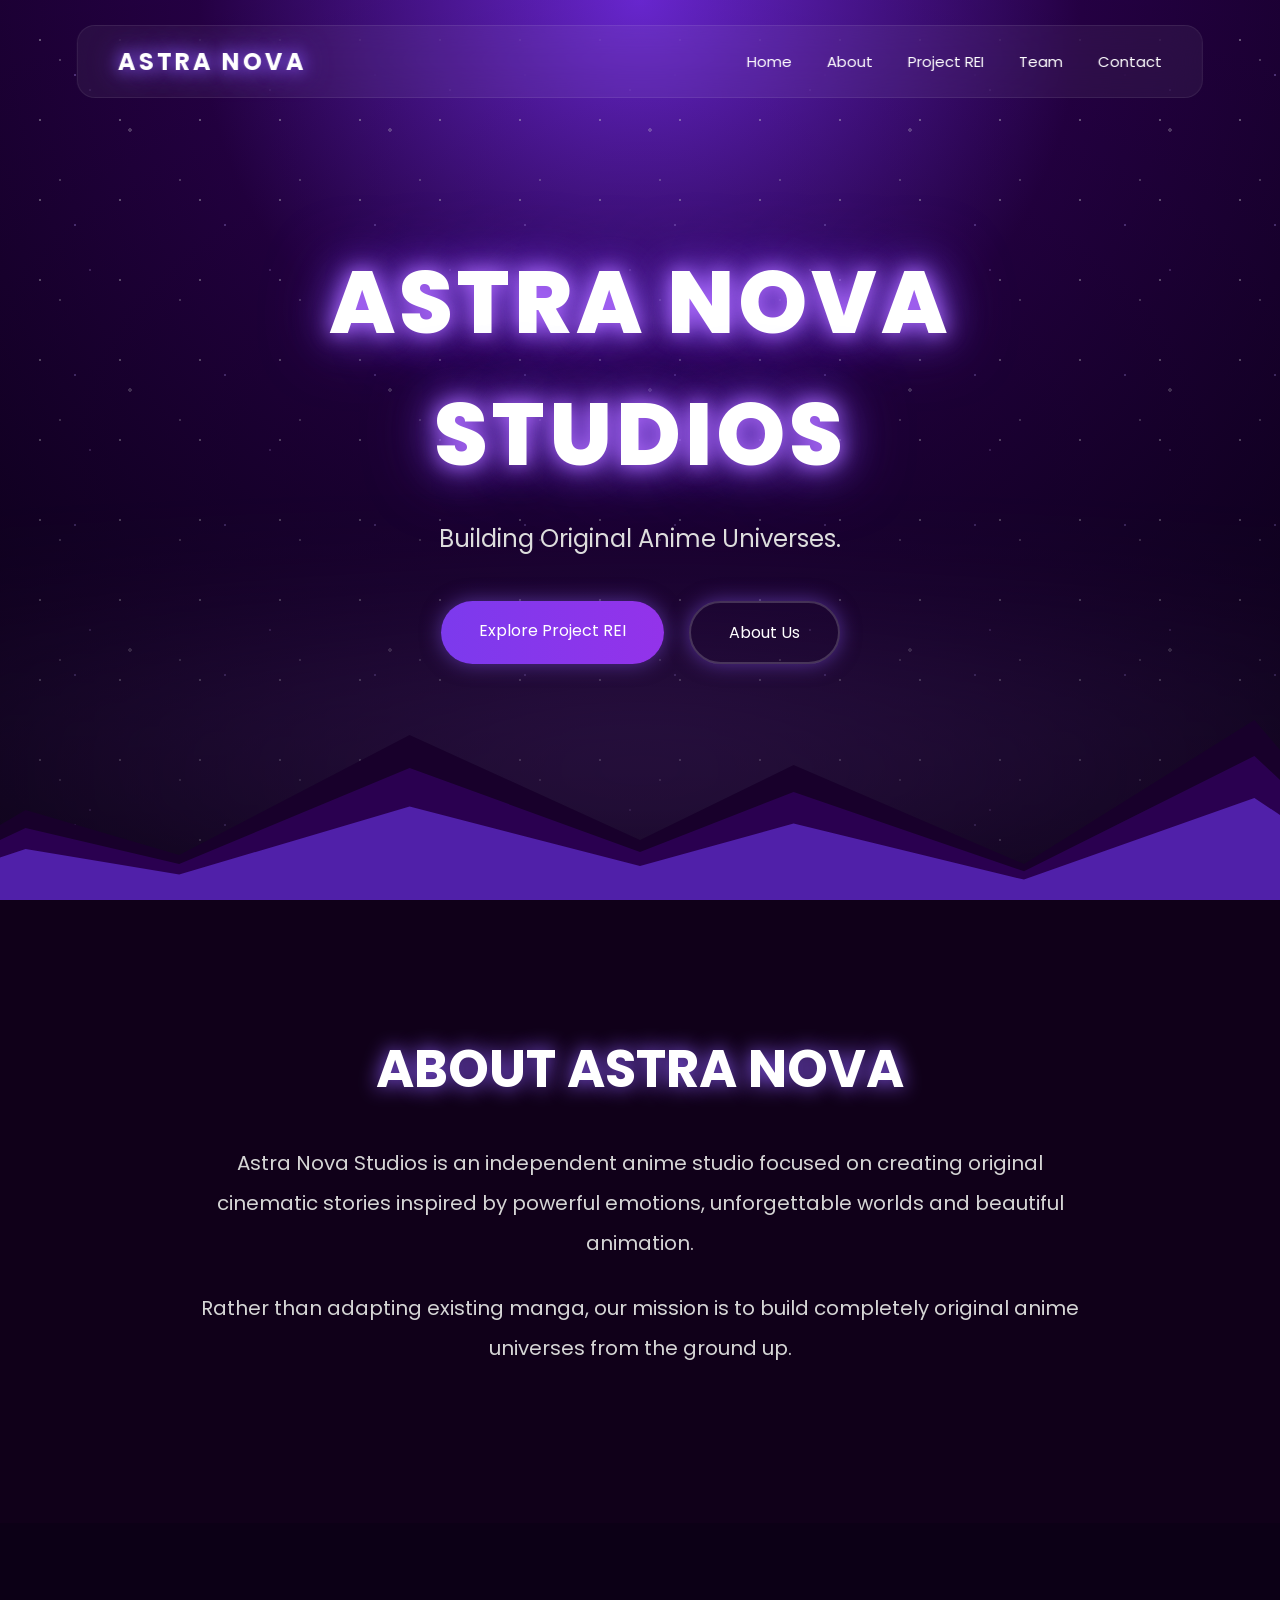
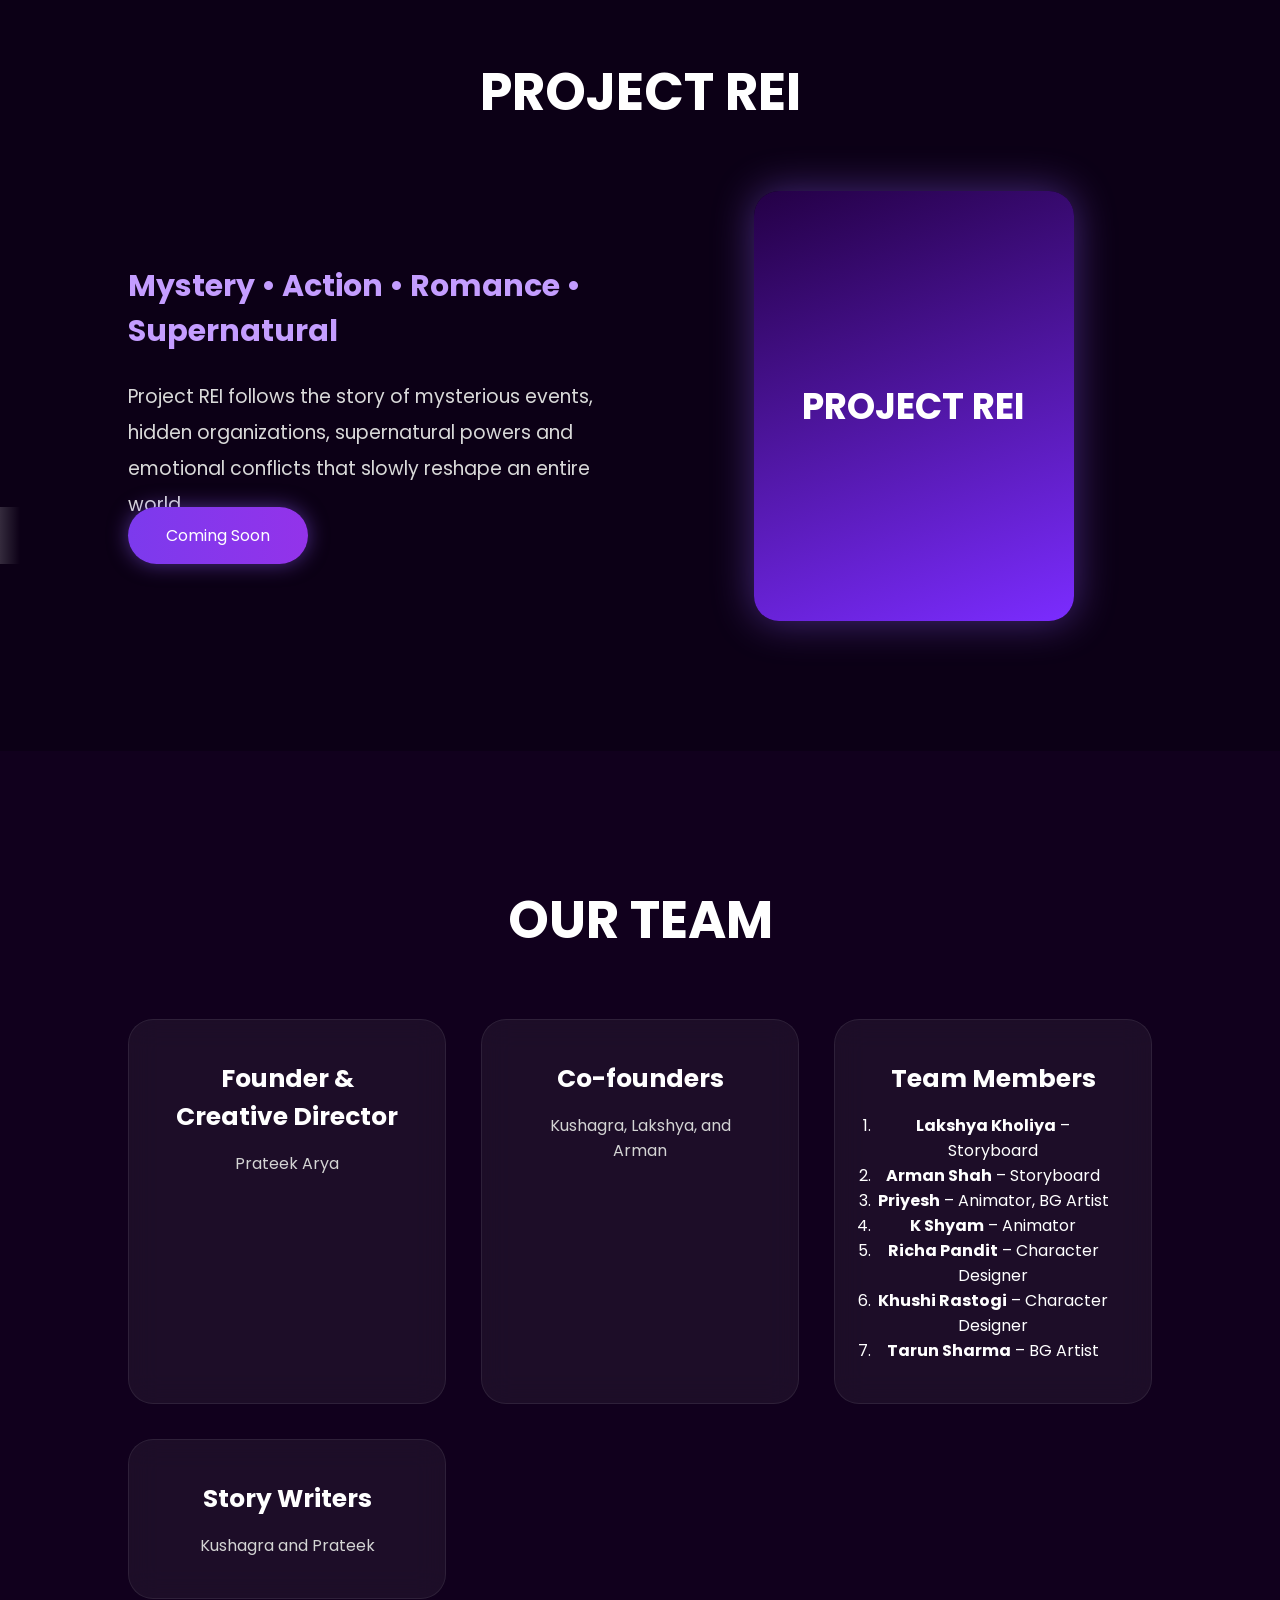
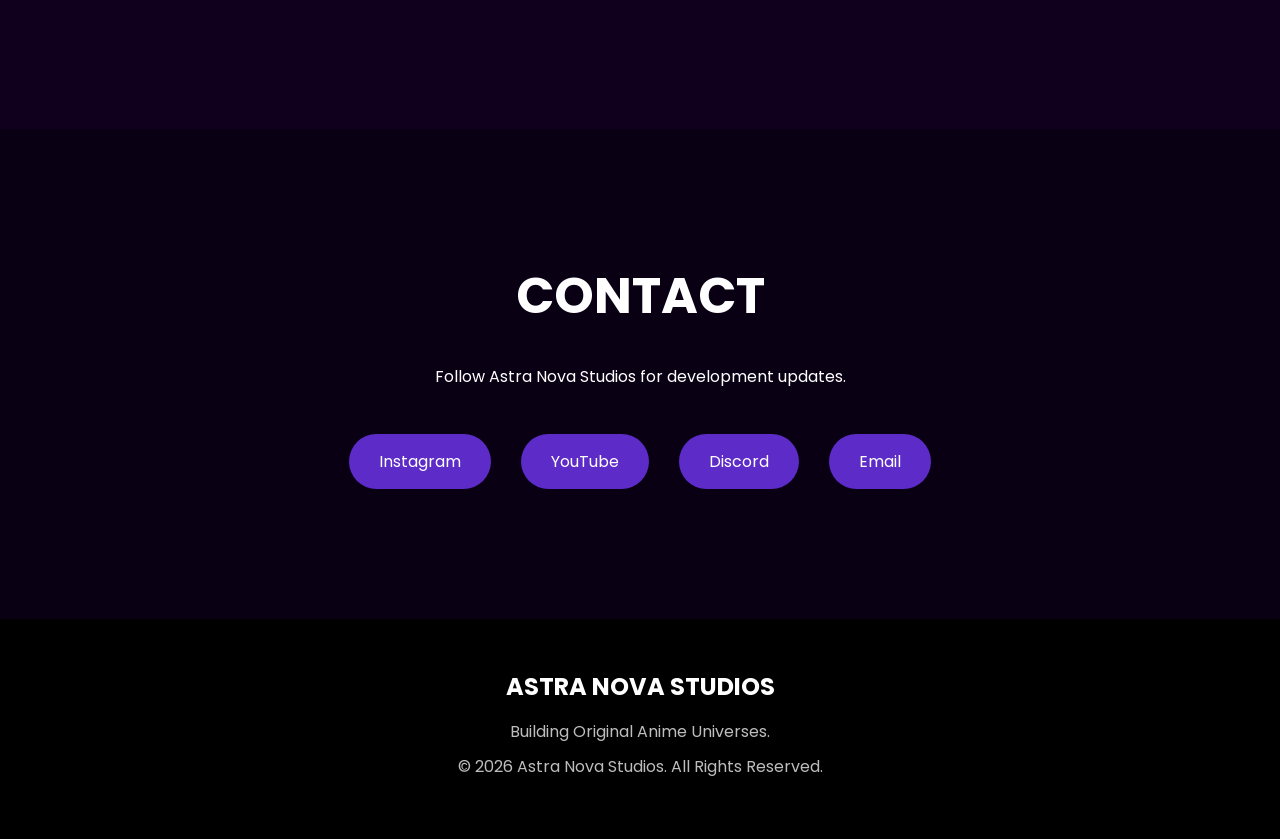
==== index.html @ 453757a4 "Update index.html" ====
<!DOCTYPE html>
<html lang="en">

<head>

<meta charset="UTF-8">
<meta name="viewport" content="width=device-width, initial-scale=1.0">

<title>Astra Nova Studios</title>
  <meta name="description" content="Astra Nova Studios is an independent anime studio building original anime universes. Mystery • Action • Romance • Supernatural.">

<meta name="keywords" content="Astra Nova Studios, Anime Studio, Original Anime, Project REI, Mystery Anime, Supernatural Anime, Romance Anime, Indie Anime Studio">

<meta name="author" content="Prateek Arya">

<meta name="robots" content="index, follow">

<meta name="theme-color" content="#6C2BD9">

<meta property="og:title" content="Astra Nova Studios">

<meta property="og:description" content="Building Original Anime Universes.">

<meta property="og:type" content="website">

<meta property="og:url" content="https://astranovastudiox-bit.github.io/Astra-Nova-Studios/">

<meta property="og:site_name" content="Astra Nova Studios">

<meta property="og:image" content="https://astranovastudiox-bit.github.io/Astra-Nova-Studios/favicon.png">

<meta name="twitter:card" content="summary_large_image">

<meta name="twitter:title" content="Astra Nova Studios">

<meta name="twitter:description" content="Building Original Anime Universes.">

<meta name="twitter:image" content="https://astranovastudiox-bit.github.io/Astra-Nova-Studios/favicon.png">

  <link rel="icon" type="image/png" href="favicon.png">
  
<link rel="preconnect" href="https://fonts.googleapis.com">
<link rel="preconnect" href="https://fonts.gstatic.com" crossorigin>

<link href="https://fonts.googleapis.com/css2?family=Poppins:wght@300;400;500;600;700;800&display=swap" rel="stylesheet">

<link rel="stylesheet" href="style.css">

</head>

<body>

<!-- ================= NAVBAR ================= -->

<header>

<div class="logo">

ASTRA NOVA

</div>

<nav>

<a href="#home">Home</a>

<a href="#about">About</a>

<a href="#project">Project REI</a>

<a href="#team">Team</a>

<a href="#contact">Contact</a>

</nav>

</header>

<!-- ================= HERO ================= -->

<section class="hero" id="home">

<div class="stars"></div>

<div class="fog"></div>

<div class="overlay"></div>

<div class="hero-content">

<h1>

ASTRA NOVA STUDIOS

</h1>

<p>

Building Original Anime Universes.

</p>

<div class="hero-buttons">

<a href="#project" class="btn">

Explore Project REI

</a>

<a href="#about" class="btn secondary">

About Us

</a>

</div>

</div>

<div class="mountains">

<div class="mountain layer1"></div>

<div class="mountain layer2"></div>

<div class="mountain layer3"></div>

</div>

</section>

<!-- ================= ABOUT ================= -->

<section class="about" id="about">

<div class="container">

<h2>

ABOUT ASTRA NOVA

</h2>

<p>

Astra Nova Studios is an independent anime studio focused on creating original cinematic stories inspired by powerful emotions, unforgettable worlds and beautiful animation.

</p>

<p>

Rather than adapting existing manga, our mission is to build completely original anime universes from the ground up.

</p>

</div>

</section>

<!-- ================= PROJECT ================= -->

<section class="project" id="project">

<div class="container">

<h2>

PROJECT REI

</h2>

<div class="project-card">

<div class="project-left">

<h3>

Mystery • Action • Romance • Supernatural

</h3>

<p>

Project REI follows the story of mysterious events, hidden organizations, supernatural powers and emotional conflicts that slowly reshape an entire world.

</p>

  
<a href="#" class="btn">

Coming Soon

</a>

</div>

<div class="project-right">

<div class="poster">

PROJECT REI

</div>

</div>

</div>

</div>

</section>
<!-- ================= TEAM ================= -->

<section class="team" id="team">

<div class="container">

<h2>

OUR TEAM

</h2>

<div class="team-grid">

<div class="team-card">

<h3>Founder & Creative Director</h3>

<p>Prateek Arya</p>

</div>

<div class="team-card">

<h3>Co-founders</h3>

<p>Kushagra, Lakshya, and Arman</p>

</div>

<div class="team-card">

<h3>Team Members</h3>

<ol class="team-list">
    <li><strong>Lakshya Kholiya</strong> – Storyboard</li>
    <li><strong>Arman Shah</strong> – Storyboard</li>
    <li><strong>Priyesh</strong> – Animator, BG Artist</li>
    <li><strong>K Shyam</strong> – Animator</li>
    <li><strong>Richa Pandit</strong> – Character Designer</li>
    <li><strong>Khushi Rastogi</strong> – Character Designer</li>
    <li><strong>Tarun Sharma</strong> – BG Artist</li>
</ol>

</div>

<div class="team-card">

<h3>Story Writers</h3>

<p>Kushagra and Prateek</p>

</div>

</div>

</div>

</section>

<!-- ================= CONTACT ================= -->

<section class="contact" id="contact">

<div class="container">

<h2>

CONTACT

</h2>

<p>

Follow Astra Nova Studios for development updates.

</p>

<div class="socials">

<a href="https://instagram.com/astranova.studiox" target="_blank">Instagram</a>

<a href="https://www.youtube.com/channel/UC3a_Qub91dPIIhPHrCw7Vzg" target="_blank">YouTube</a>

<a href="#">Discord</a>

<a href="astranovastudiox@gmail.com">Email</a>

</div>

</div>

</section>

<!-- ================= FOOTER ================= -->

<footer>

<div class="footer-content">

<h2>

ASTRA NOVA STUDIOS

</h2>

<p>

Building Original Anime Universes.

</p>

<p>

© 2026 Astra Nova Studios. All Rights Reserved.

</p>

</div>

</footer>

<script src="script.js"></script>

</body>

</html>
---- style.css ----
/* ===========================
   RESET
=========================== */

*{
    margin:0;
    padding:0;
    box-sizing:border-box;
}

html{
    scroll-behavior:smooth;
}

body{

    font-family:'Poppins',sans-serif;

    background:#070012;

    color:white;

    overflow-x:hidden;

}

/* ===========================
   NAVBAR
=========================== */

header{

    position:fixed;

    top:25px;

    left:50%;

    transform:translateX(-50%);

    width:88%;

    padding:18px 40px;

    display:flex;

    justify-content:space-between;

    align-items:center;

    border-radius:18px;

    background:rgba(255,255,255,.05);

    backdrop-filter:blur(16px);

    border:1px solid rgba(255,255,255,.08);

    z-index:999;

    transition:.4s;

}

.logo{

    font-size:24px;

    font-weight:700;

    letter-spacing:3px;

    color:white;

    text-shadow:
    0 0 15px #8b5cf6,
    0 0 30px #8b5cf6;

}

nav{

    display:flex;

    gap:35px;

}

nav a{

    text-decoration:none;

    color:white;

    font-size:15px;

    transition:.35s;

}

nav a:hover{

    color:#bb86fc;

    text-shadow:0 0 15px #9f5fff;

}

/* ===========================
   HERO
=========================== */

.hero{

    position:relative;

    width:100%;

    height:100vh;

    display:flex;

    justify-content:center;

    align-items:center;

    overflow:hidden;

    background:
    radial-gradient(circle at top,
    #6d28d9 0%,
    #260046 40%,
    #090014 100%);

}

.hero-content{

    position:relative;

    z-index:20;

    text-align:center;

}

.hero-content h1{

    font-size:88px;

    font-weight:800;

    letter-spacing:4px;

    text-shadow:

    0 0 20px #b06cff,

    0 0 40px #8b5cf6,

    0 0 70px #5b21b6;

}

.hero-content p{

    margin-top:20px;

    font-size:24px;

    color:#ddd;

}

.hero-buttons{

    margin-top:45px;

    display:flex;

    justify-content:center;

    gap:25px;

}

/* ===========================
   BUTTONS
=========================== */

.btn{

    text-decoration:none;

    color:white;

    padding:17px 38px;

    border-radius:50px;

    background:

    linear-gradient(90deg,#7c3aed,#9333ea);

    transition:.35s;

    box-shadow:

    0 0 20px rgba(139,92,246,.5);

}

.btn:hover{

    transform:translateY(-6px);

    box-shadow:

    0 0 40px #8b5cf6;

}

.secondary{

    background:transparent;

    border:2px solid rgba(255,255,255,.18);

}

/* ===========================
   SKY
=========================== */

.stars{

    position:absolute;

    width:100%;

    height:100%;

    background-image:

    radial-gradient(white 1px,transparent 1px),

    radial-gradient(#b794ff 1px,transparent 1px);

    background-size:

    80px 80px,

    150px 150px;

    opacity:.35;

    animation:starsMove 120s linear infinite;

}

.overlay{

    position:absolute;

    inset:0;

    background:

    linear-gradient(

    rgba(0,0,0,.05),

    rgba(9,0,20,.55)

    );

}

@keyframes starsMove{

    from{

        transform:translateY(0);

    }

    to{

        transform:translateY(350px);

    }

}/* ===========================
   MOUNTAINS
=========================== */

.mountains{

    position:absolute;

    bottom:0;

    width:100%;

    height:320px;

    overflow:hidden;

    z-index:5;

}

.mountain{

    position:absolute;

    bottom:0;

    width:120%;

    left:-10%;

    clip-path:polygon(
    0% 100%,
    10% 70%,
    20% 85%,
    35% 45%,
    50% 80%,
    60% 55%,
    75% 88%,
    90% 40%,
    100% 100%
    );

}

.layer1{

    height:300px;

    background:#18002b;

}

.layer2{

    height:240px;

    background:#2d0055;

    opacity:.9;

}

.layer3{

    height:170px;

    background:#5d2bc7;

    opacity:.75;

}

/* ===========================
   FOG
=========================== */

.fog{

    position:absolute;

    bottom:0;

    width:220%;

    height:260px;

    left:-60%;

    background:

    radial-gradient(circle,
    rgba(190,120,255,.25),
    transparent 70%);

    filter:blur(70px);

    animation:fogMove 28s linear infinite;

}

@keyframes fogMove{

    from{

        transform:translateX(0);

    }

    to{

        transform:translateX(250px);

    }

}

/* ===========================
   COMMON SECTION
=========================== */

section{

    position:relative;

    padding:130px 10%;

}

.container{

    width:100%;

    max-width:1200px;

    margin:auto;

}

/* ===========================
   ABOUT
=========================== */

.about{

    background:#100019;

    text-align:center;

}

.about h2{

    font-size:52px;

    margin-bottom:35px;

    text-shadow:

    0 0 20px #8b5cf6;

}

.about p{

    font-size:20px;

    line-height:2;

    color:#d5d5d5;

    max-width:900px;

    margin:25px auto;

}

/* ===========================
   PROJECT
=========================== */

.project{

    background:#0c0016;

}

.project h2{

    text-align:center;

    font-size:52px;

    margin-bottom:60px;

}

.project-card{

    display:flex;

    justify-content:space-between;

    align-items:center;

    gap:70px;

    flex-wrap:wrap;

}

.project-left{

    flex:1;

}

.project-left h3{

    font-size:30px;

    margin-bottom:25px;

    color:#c49dff;

}

.project-left p{

    font-size:19px;

    line-height:1.9;

    color:#d9d9d9;

}

.project-right{

    flex:1;

    display:flex;

    justify-content:center;

}

.poster{

    width:320px;

    height:430px;

    border-radius:25px;

    display:flex;

    justify-content:center;

    align-items:center;

    font-size:36px;

    font-weight:700;

    background:

    linear-gradient(160deg,
    #240046,
    #7b2cff);

    box-shadow:

    0 0 40px rgba(139,92,246,.45);

}

/* ===========================
   TEAM
=========================== */

.team{

    background:#11001d;

}

.team h2{

    text-align:center;

    font-size:52px;

    margin-bottom:60px;

}

.team-grid{

    display:grid;

    grid-template-columns:
    repeat(auto-fit,minmax(240px,1fr));

    gap:35px;

}

.team-card{

    padding:40px;

    border-radius:25px;

    text-align:center;

    background:rgba(255,255,255,.05);

    backdrop-filter:blur(15px);

    border:1px solid rgba(255,255,255,.08);

    transition:.35s;

}

.team-card:hover{

    transform:translateY(-12px);

    box-shadow:

    0 0 35px rgba(139,92,246,.45);

}

.team-card h3{

    margin-bottom:15px;

    font-size:25px;

}

.team-card p{

    color:#d4d4d4;

}

/* ===========================
   CONTACT
=========================== */

.contact{

    background:#090014;

    text-align:center;

}

.contact h2{

    font-size:50px;

    margin-bottom:30px;

}

.socials{

    display:flex;

    justify-content:center;

    gap:30px;

    flex-wrap:wrap;

    margin-top:45px;

}

.socials a{

    color:white;

    text-decoration:none;

    padding:15px 30px;

    border-radius:50px;

    background:#5d2bc7;

    transition:.35s;

}

.socials a:hover{

    transform:translateY(-5px);

    background:#7b2cff;

}

/* ===========================
   FOOTER
=========================== */

footer{

    text-align:center;

    padding:50px;

    background:black;

}

.footer-content h2{

    margin-bottom:15px;

}

.footer-content p{

    color:#bdbdbd;

    margin:10px 0;

}/* ===========================
   SCROLL REVEAL
=========================== */

section{

opacity:0;

transform:translateY(80px);

transition:1s ease;

}

section.show{

opacity:1;

transform:translateY(0);

}

/* ===========================
   SHOOTING STAR
=========================== */

.hero::before{

content:"";

position:absolute;

top:-150px;

left:-200px;

width:350px;

height:2px;

background:linear-gradient(to right,
white,
transparent);

transform:rotate(-35deg);

box-shadow:
0 0 25px white,
0 0 50px #b56cff;

animation:shootingStar 7s linear infinite;

opacity:.8;

}

@keyframes shootingStar{

0%{

transform:
translate(-200px,-200px)
rotate(-35deg);

opacity:0;

}

10%{

opacity:1;

}

100%{

transform:
translate(1900px,900px)
rotate(-35deg);

opacity:0;

}

}

/* ===========================
   TWINKLING STARS
=========================== */

.stars::after{

content:"";

position:absolute;

inset:0;

background-image:

radial-gradient(white 1.3px,transparent 1.3px),

radial-gradient(#d6a7ff 1px,transparent 1px),

radial-gradient(#ffffff 2px,transparent 2px);

background-size:

120px 120px,

180px 180px,

260px 260px;

animation:twinkle 4s ease-in-out infinite alternate;

opacity:.7;

}

@keyframes twinkle{

from{

opacity:.25;

}

to{

opacity:.9;

}

}

/* ===========================
   HERO FLOAT
=========================== */

.hero-content{

animation:heroFloat 4s ease-in-out infinite;

}

@keyframes heroFloat{

0%{

transform:translateY(0px);

}

50%{

transform:translateY(-10px);

}

100%{

transform:translateY(0px);

}

}

/* ===========================
   BUTTON GLOW
=========================== */

.btn{

position:relative;

overflow:hidden;

}

.btn::before{

content:"";

position:absolute;

top:0;

left:-120%;

width:60%;

height:100%;

background:

linear-gradient(

90deg,

transparent,

rgba(255,255,255,.45),

transparent

);

transition:.8s;

}

.btn:hover::before{

left:160%;

}

/* ===========================
   HEADER SCROLL
=========================== */

header.active{

background:

rgba(10,0,25,.85);

backdrop-filter:

blur(20px);

box-shadow:

0 0 35px rgba(139,92,246,.45);

}

/* ===========================
   CUSTOM SCROLLBAR
=========================== */

::-webkit-scrollbar{

width:10px;

}

::-webkit-scrollbar-track{

background:#0a0015;

}

::-webkit-scrollbar-thumb{

background:#7c3aed;

border-radius:20px;

}

::-webkit-scrollbar-thumb:hover{

background:#9f67ff;

}

/* ===========================
   MOBILE
=========================== */

@media(max-width:900px){

header{

width:95%;

padding:15px 20px;

}

nav{

gap:15px;

flex-wrap:wrap;

justify-content:center;

}

.hero-content h1{

font-size:48px;

}

.hero-content p{

font-size:18px;

}

.hero-buttons{

flex-direction:column;

align-items:center;

}

.project-card{

flex-direction:column;

}

.poster{

width:260px;

height:360px;

}

.team h2,
.about h2,
.project h2,
.contact h2{

font-size:38px;

}

.about p,
.project-left p{

font-size:17px;

line-height:1.8;

}

}

/* ===========================
   END
=========================== */
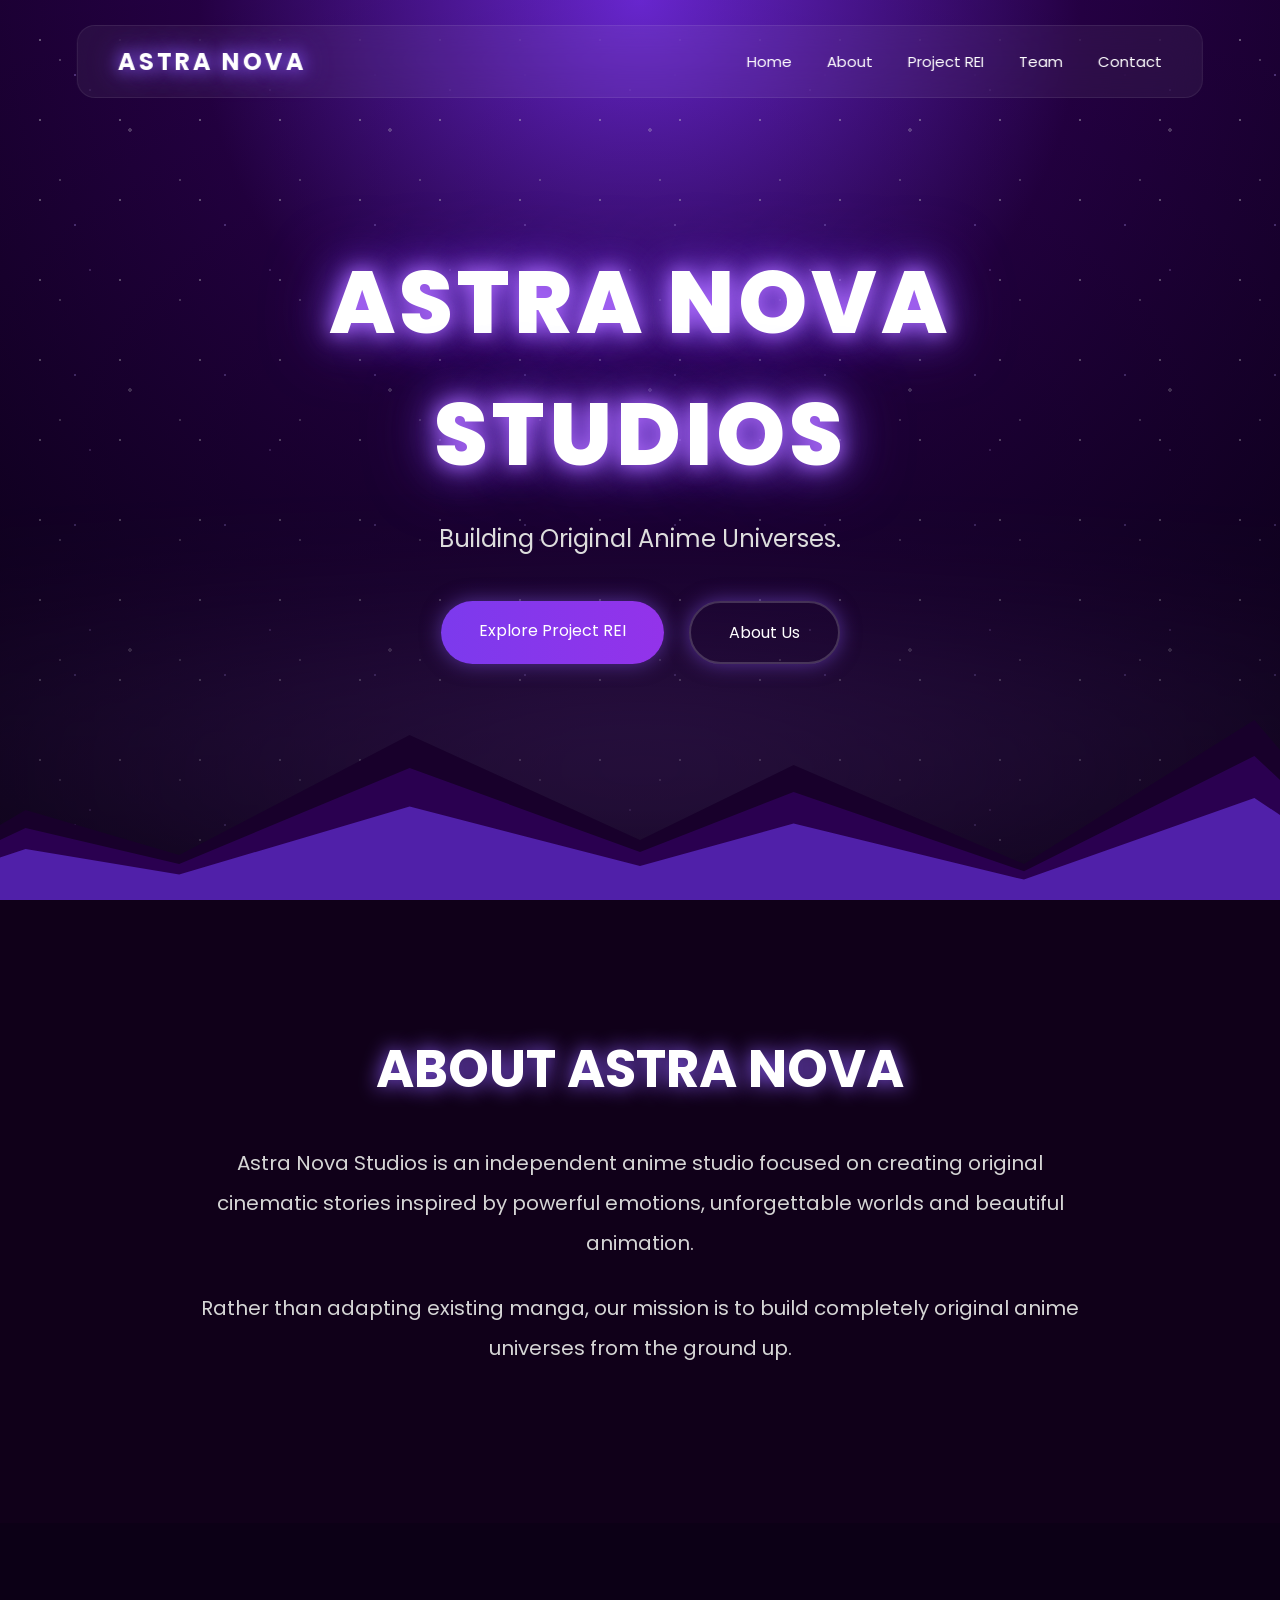
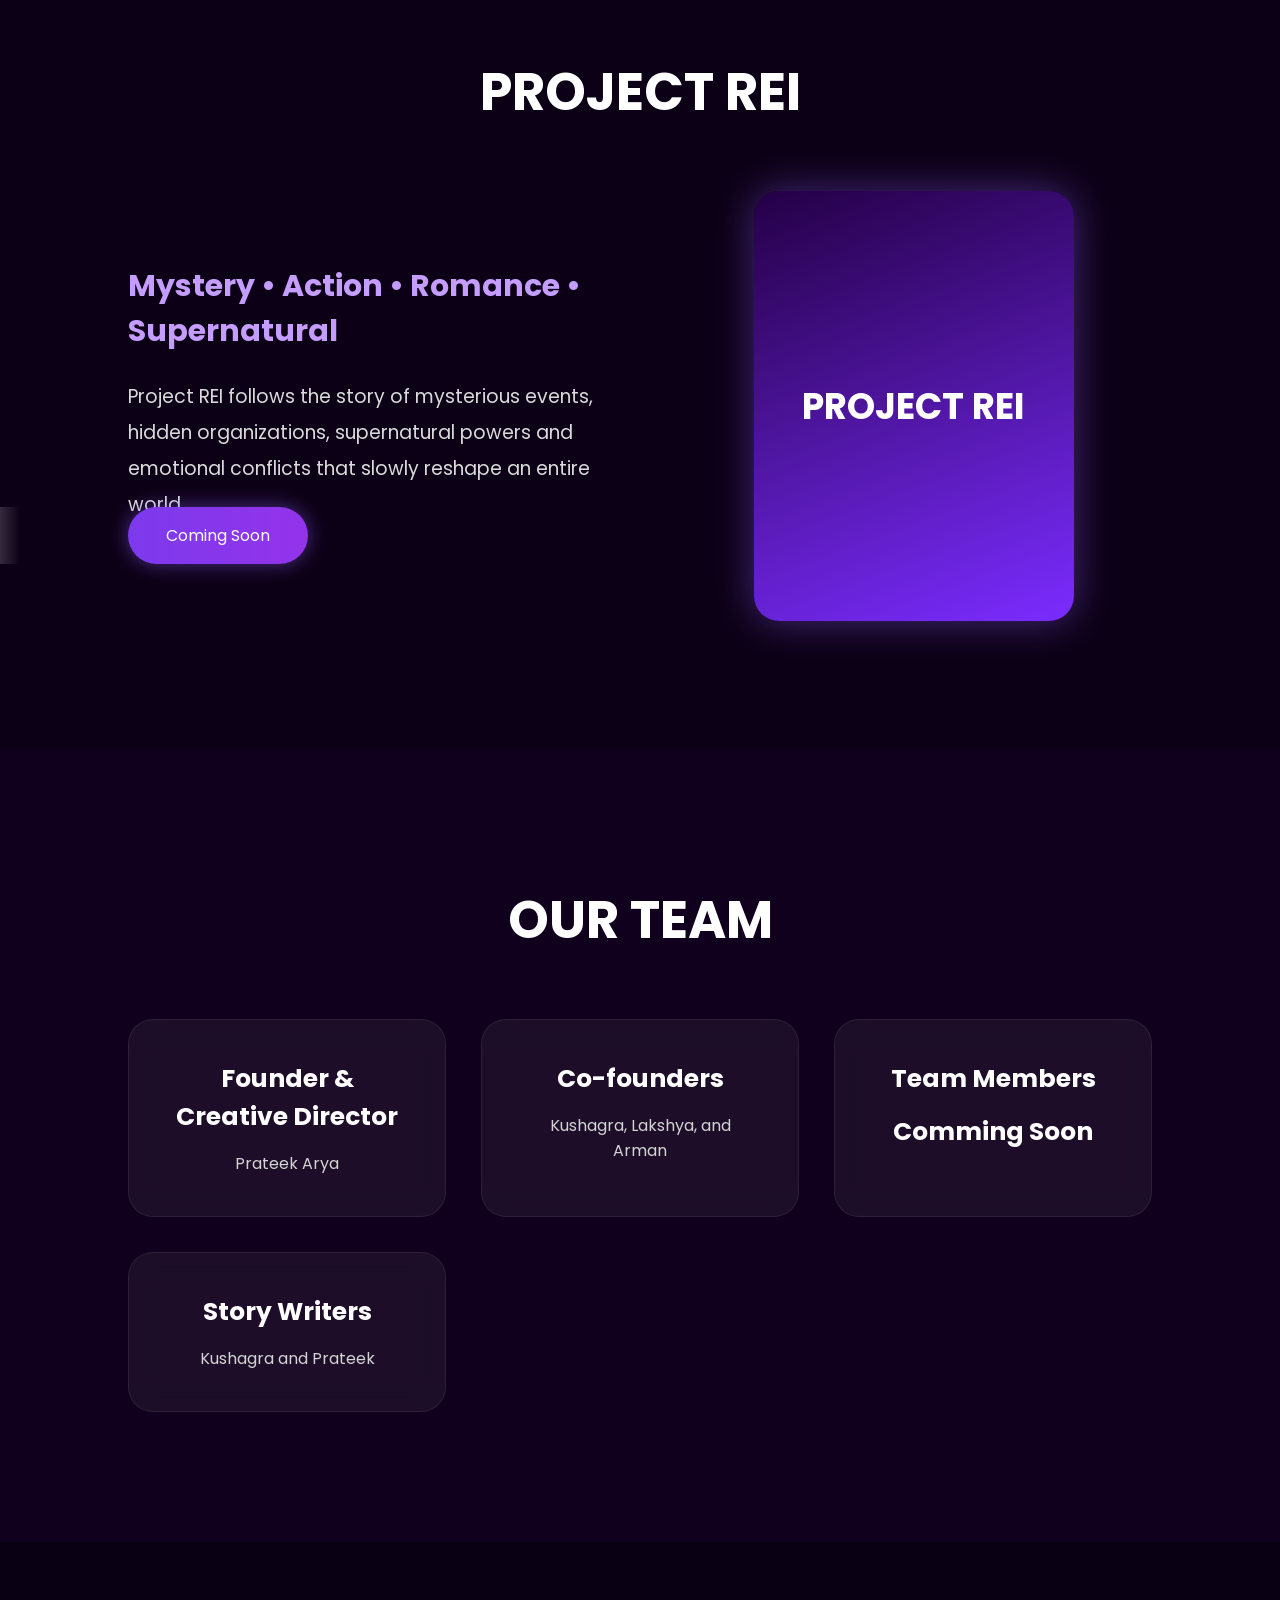
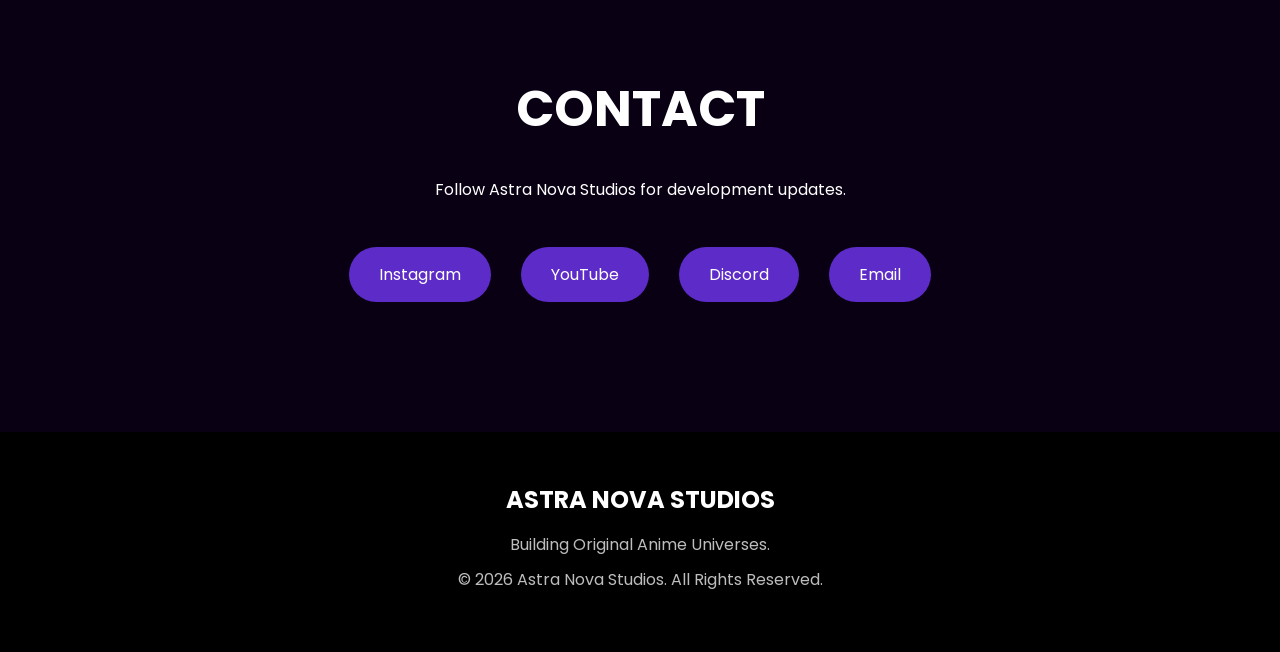
==== commit 4a158f46: "Update index.html" ====
--- a/index.html
+++ b/index.html
@@ -245,13 +245,7 @@
 <h3>Team Members</h3>
 
 <ol class="team-list">
-    <li><strong>Lakshya Kholiya</strong> – Storyboard</li>
-    <li><strong>Arman Shah</strong> – Storyboard</li>
-    <li><strong>Priyesh</strong> – Animator, BG Artist</li>
-    <li><strong>K Shyam</strong> – Animator</li>
-    <li><strong>Richa Pandit</strong> – Character Designer</li>
-    <li><strong>Khushi Rastogi</strong> – Character Designer</li>
-    <li><strong>Tarun Sharma</strong> – BG Artist</li>
+   <h3>Comming Soon</h3>
 </ol>
 
 </div>
@@ -296,7 +290,7 @@
 
 <a href="#">Discord</a>
 
-<a href="astranovastudiox@gmail.com">Email</a>
+<a href="mailto:astranovastudiox@gmail.com">Email</a>
 
 </div>
 
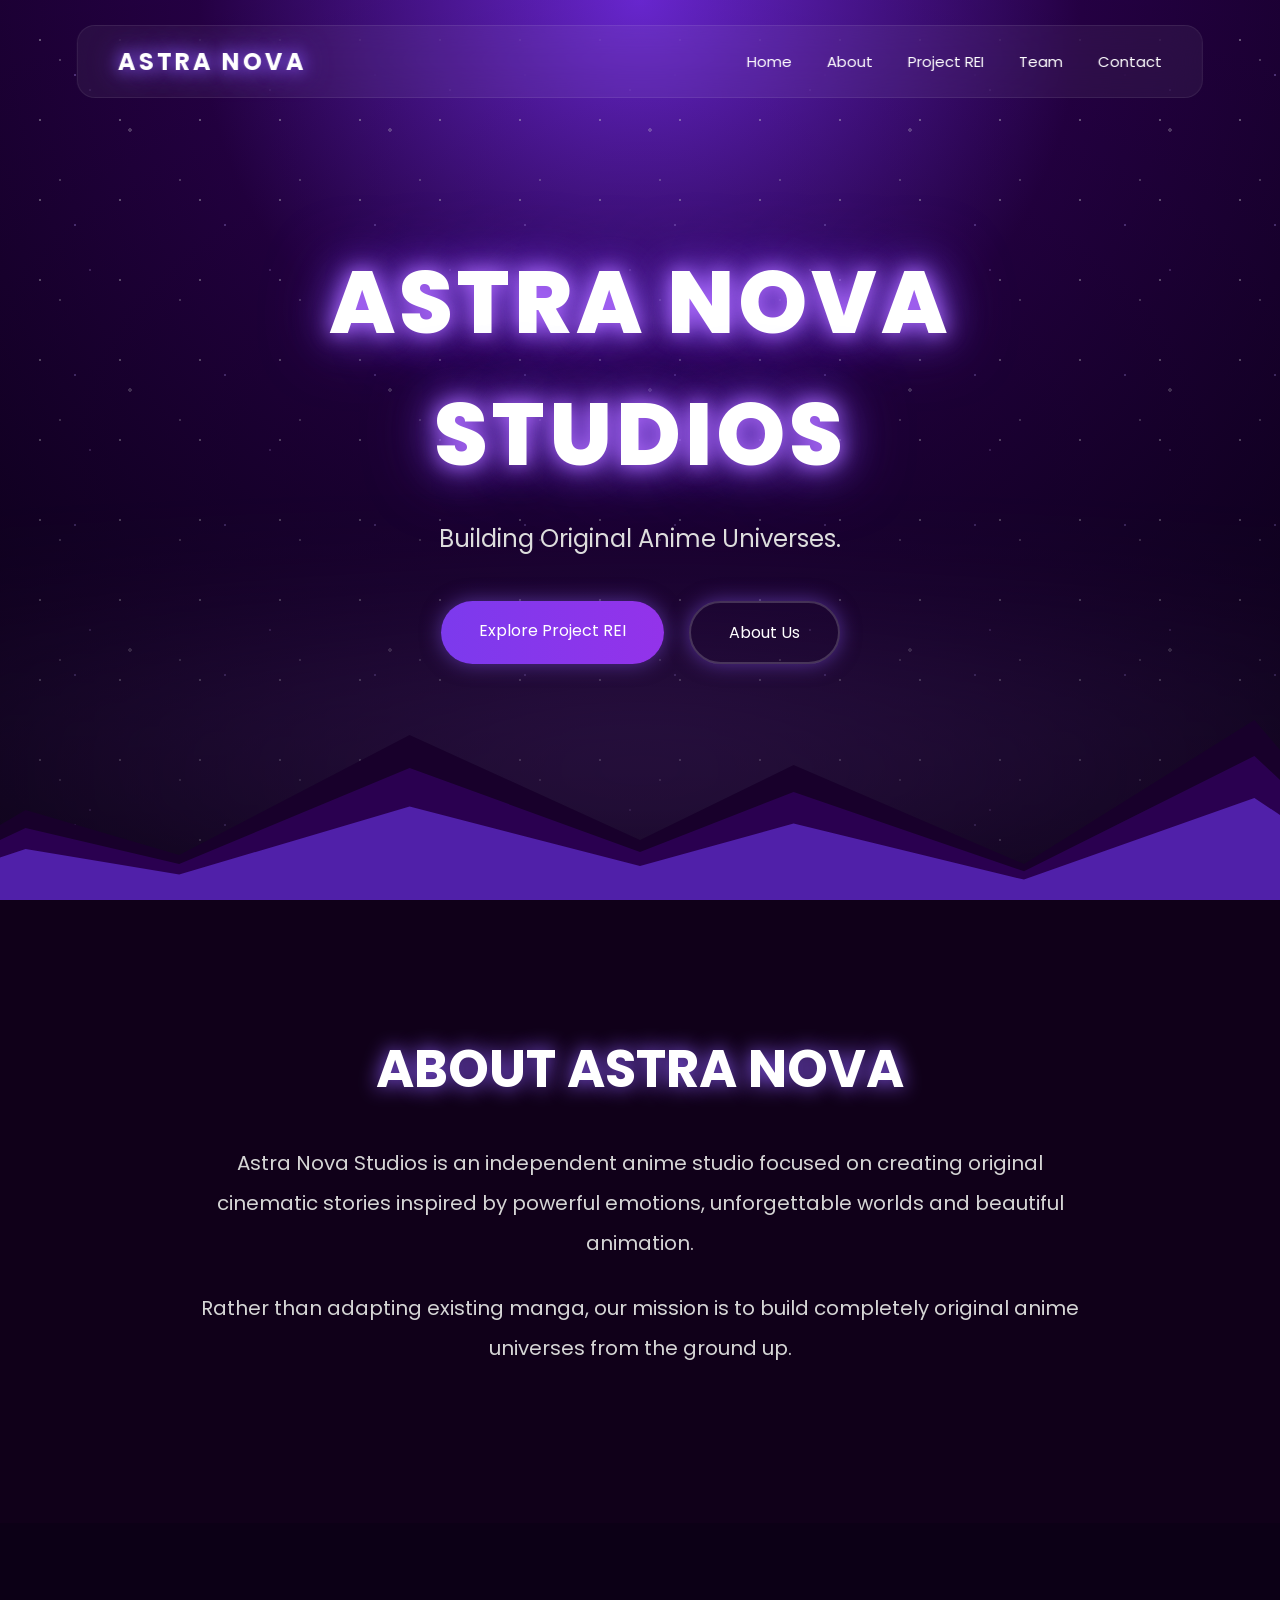
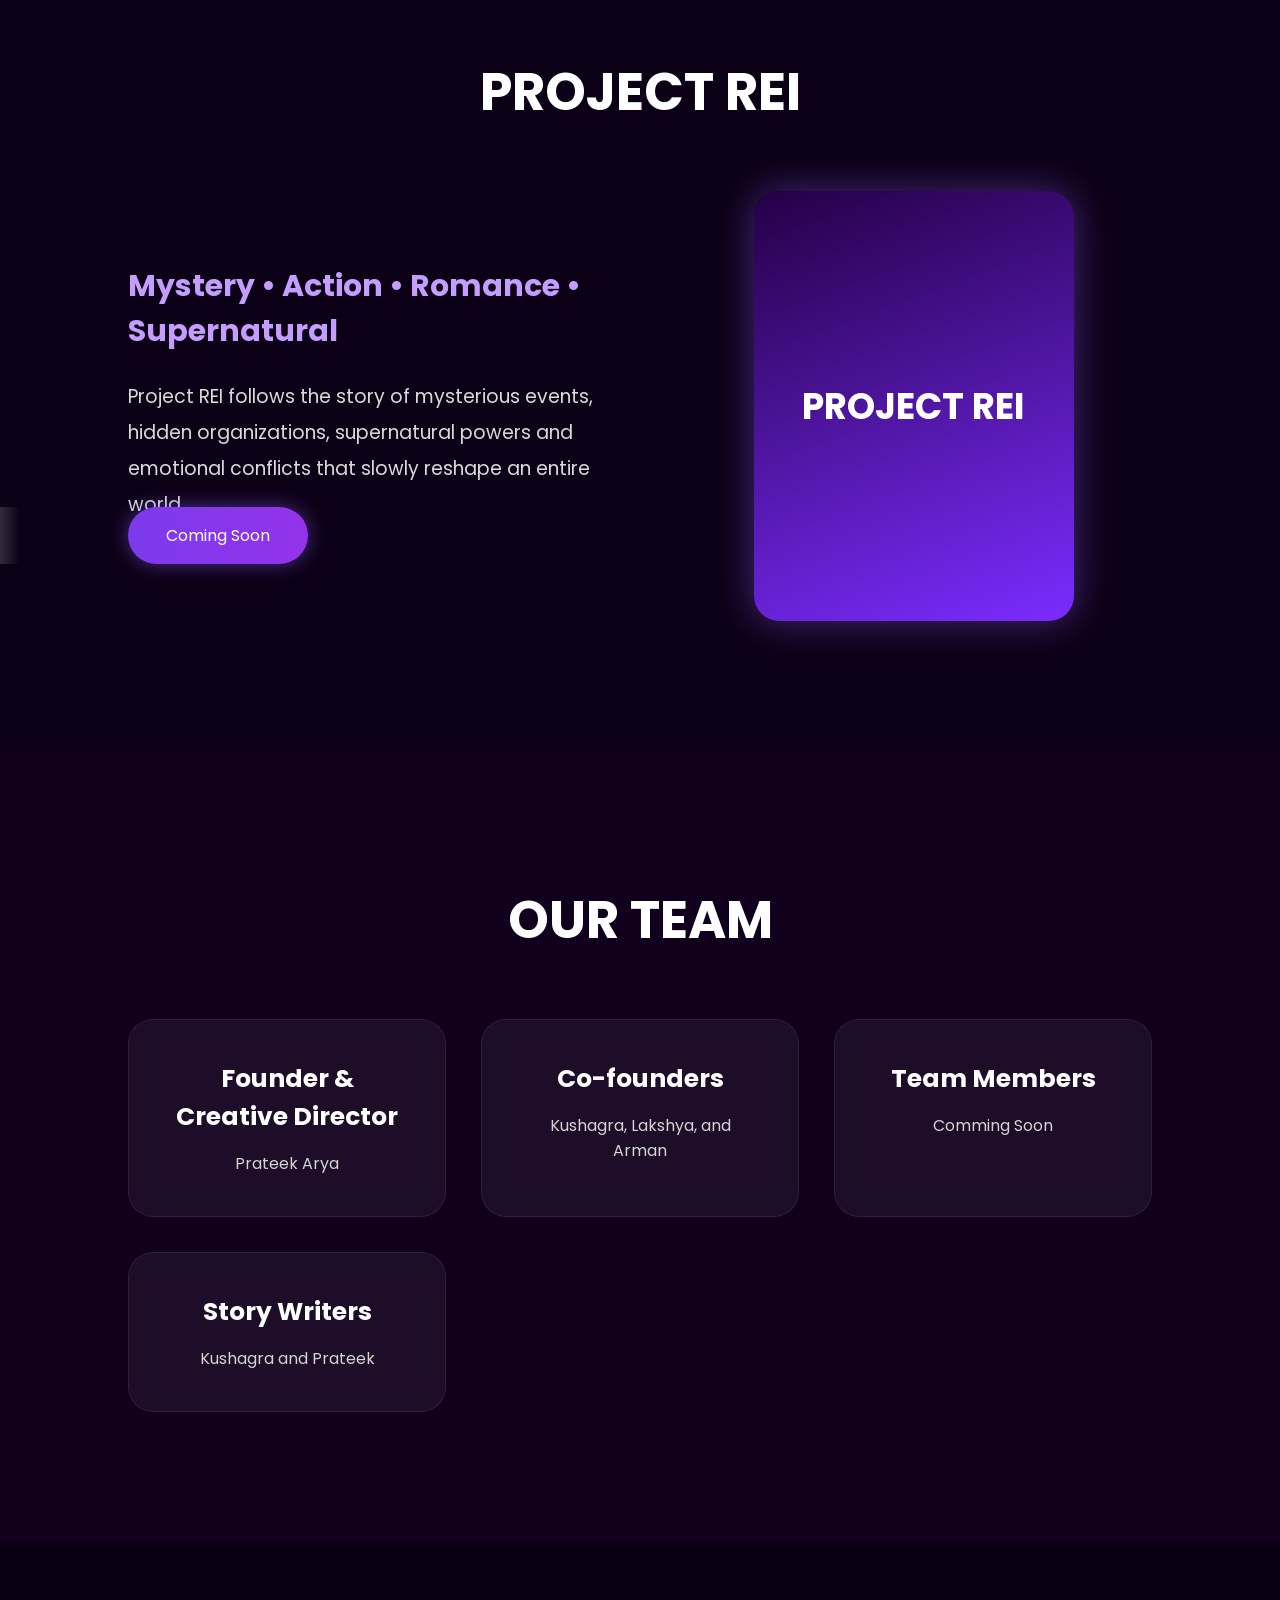
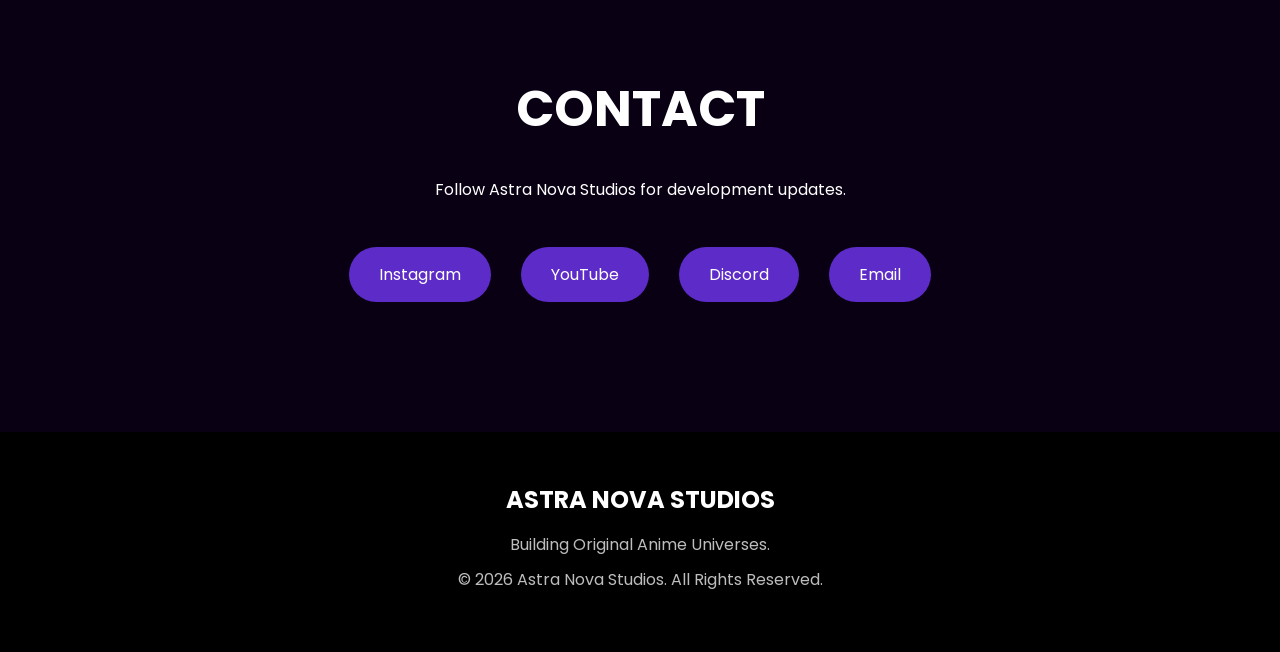
==== commit 75d59745: "Update index.html" ====
--- a/index.html
+++ b/index.html
@@ -245,7 +245,7 @@
 <h3>Team Members</h3>
 
 <ol class="team-list">
-   <h3>Comming Soon</h3>
+   <p>Comming Soon</p>
 </ol>
 
 </div>
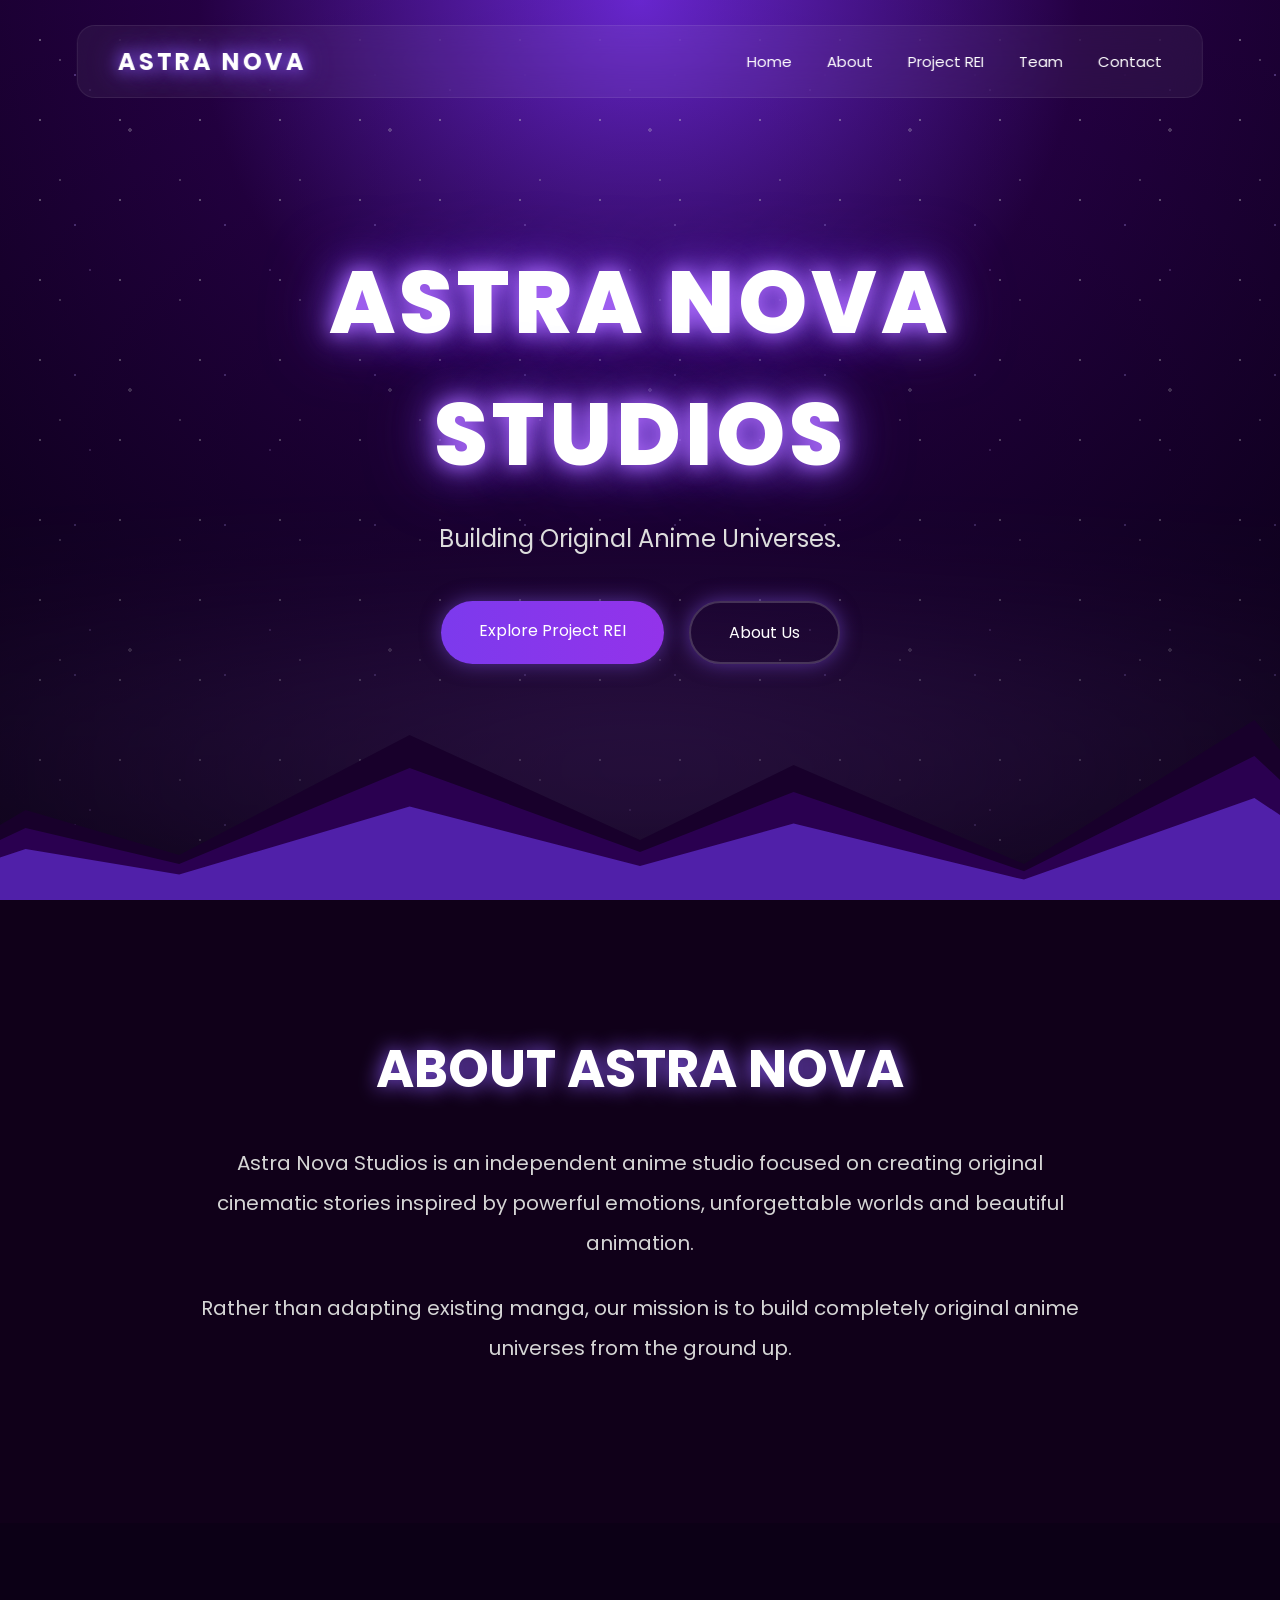
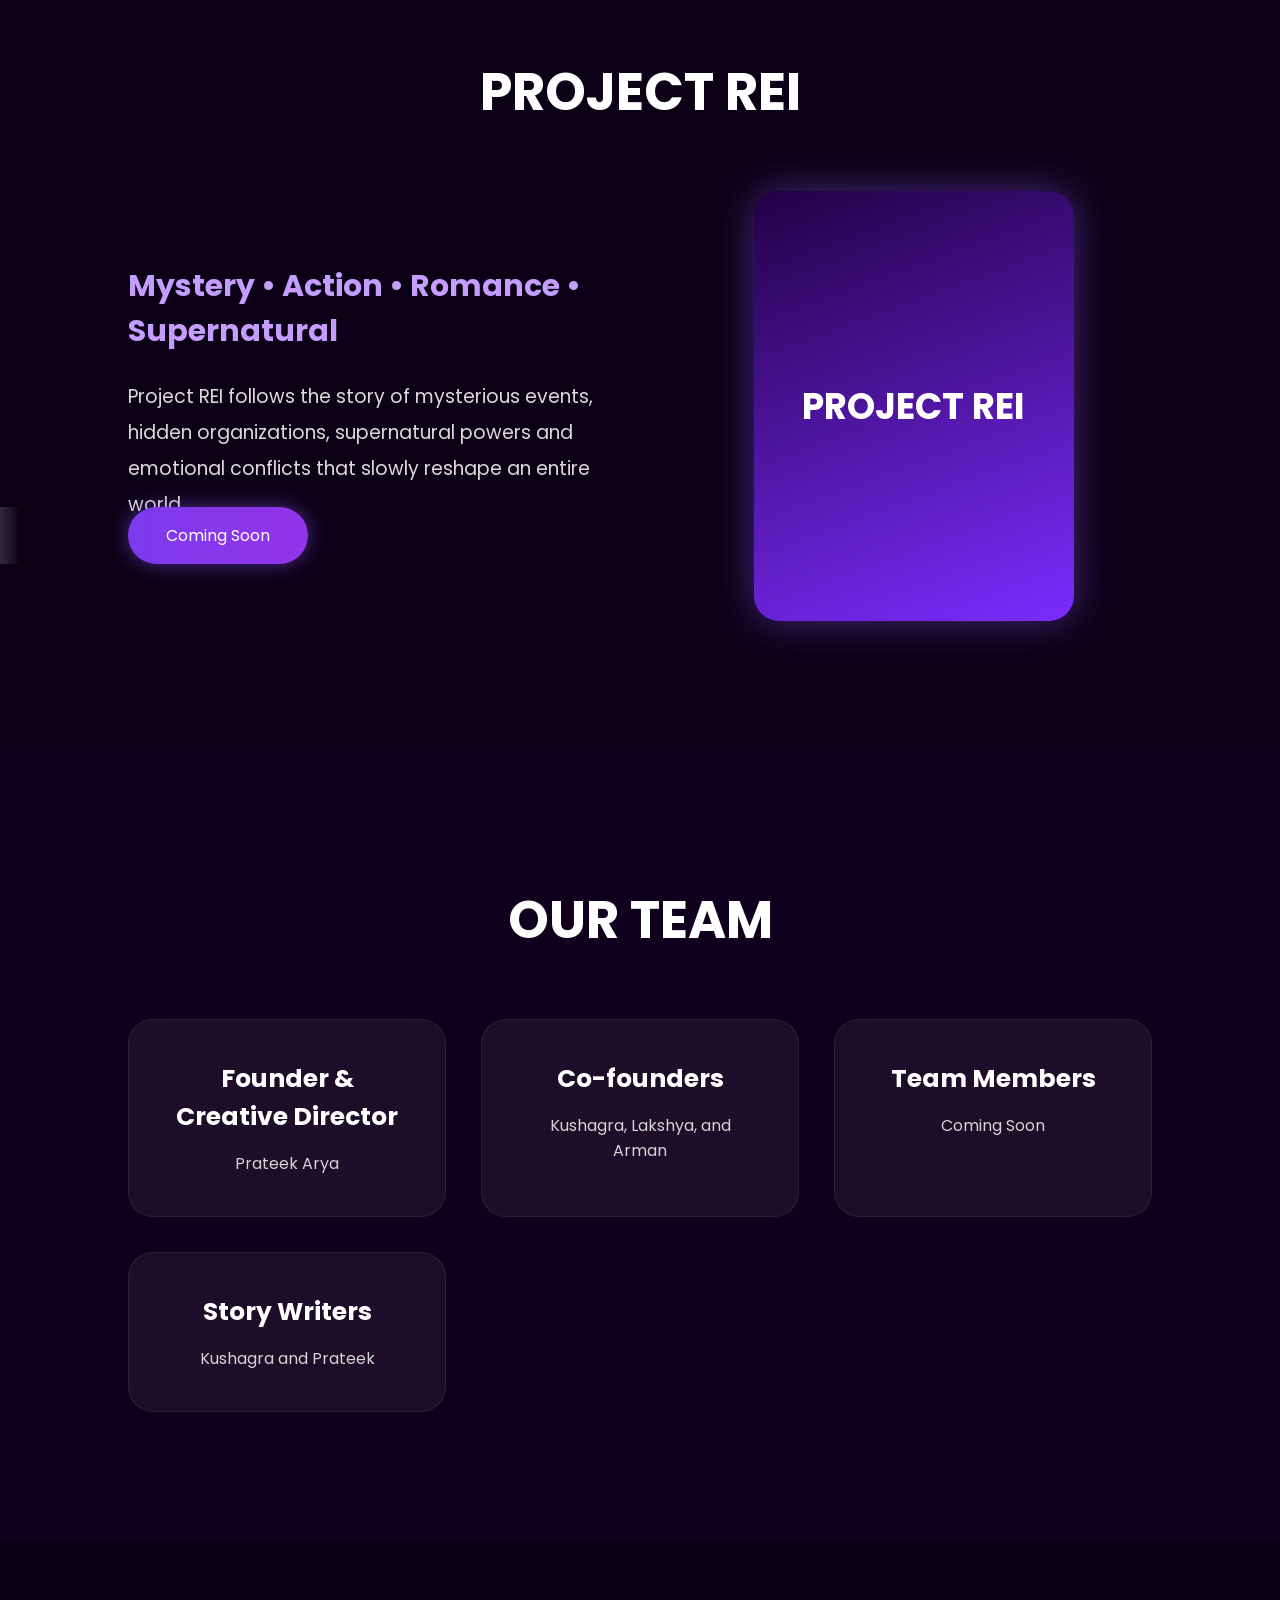
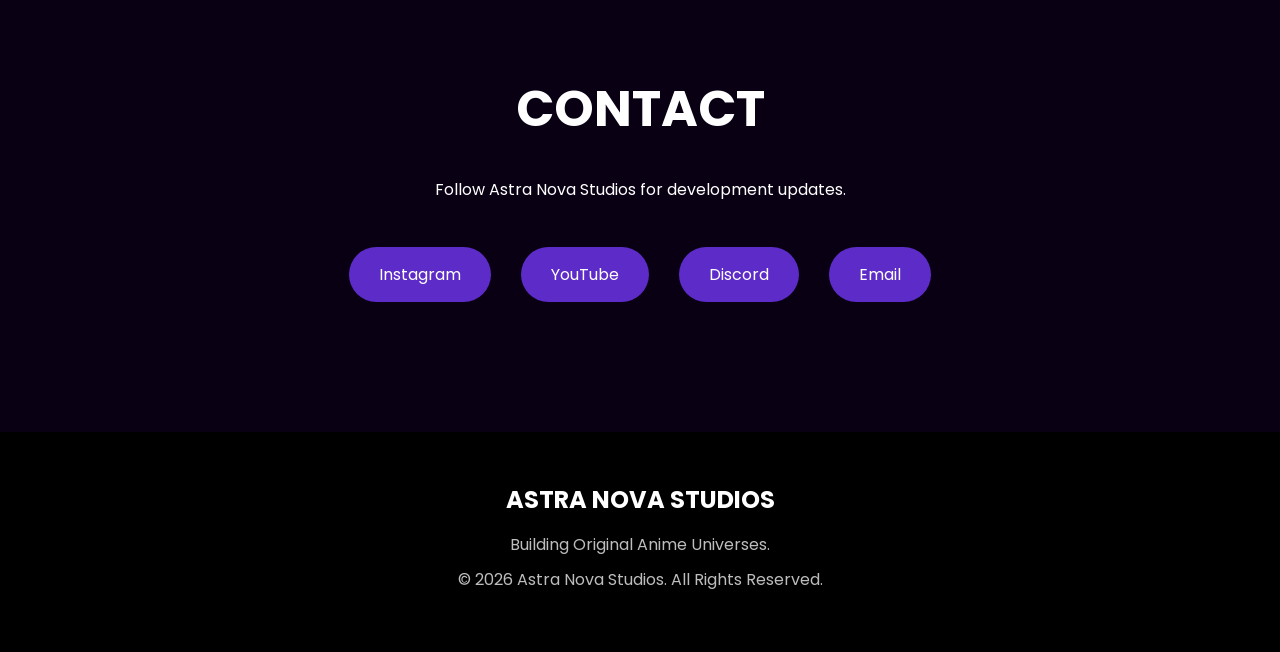
==== commit a48d7ff7: "Update index.html" ====
--- a/index.html
+++ b/index.html
@@ -245,7 +245,7 @@
 <h3>Team Members</h3>
 
 <ol class="team-list">
-   <p>Comming Soon</p>
+   <p>Coming Soon</p>
 </ol>
 
 </div>
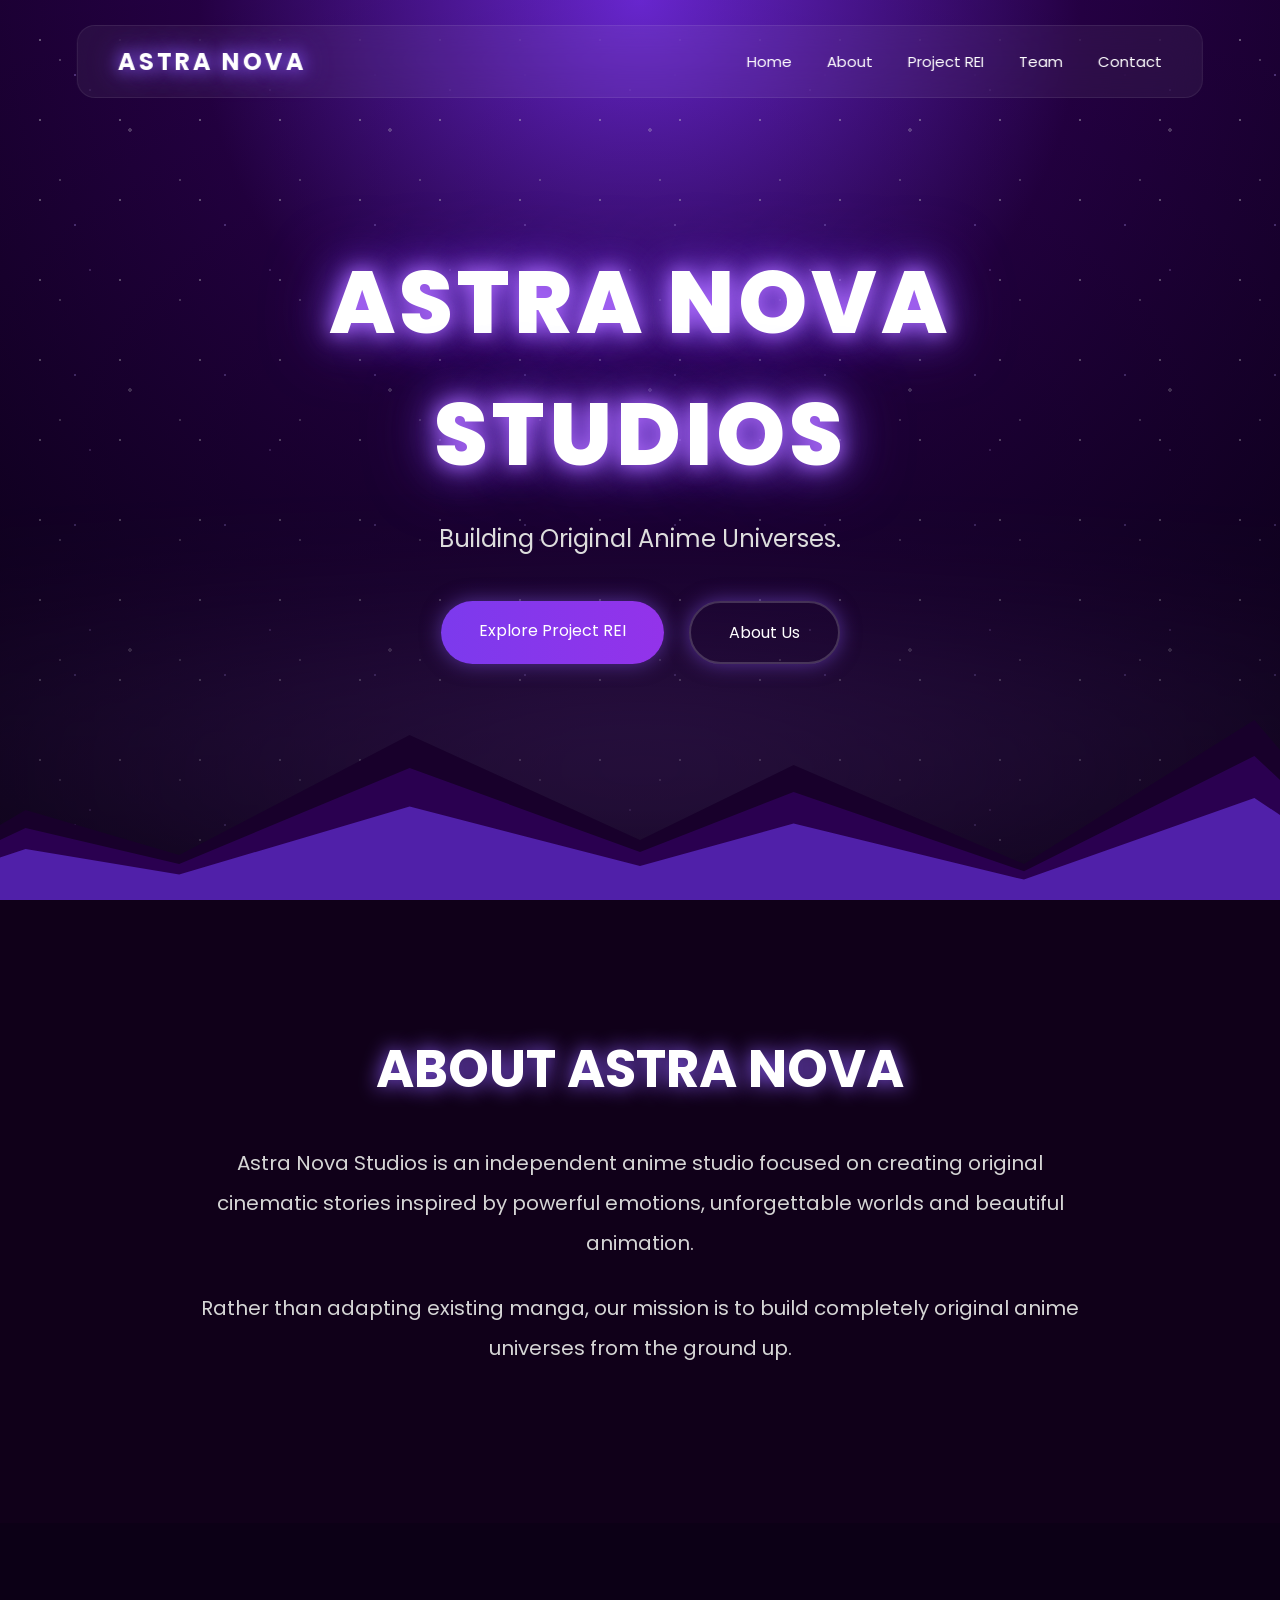
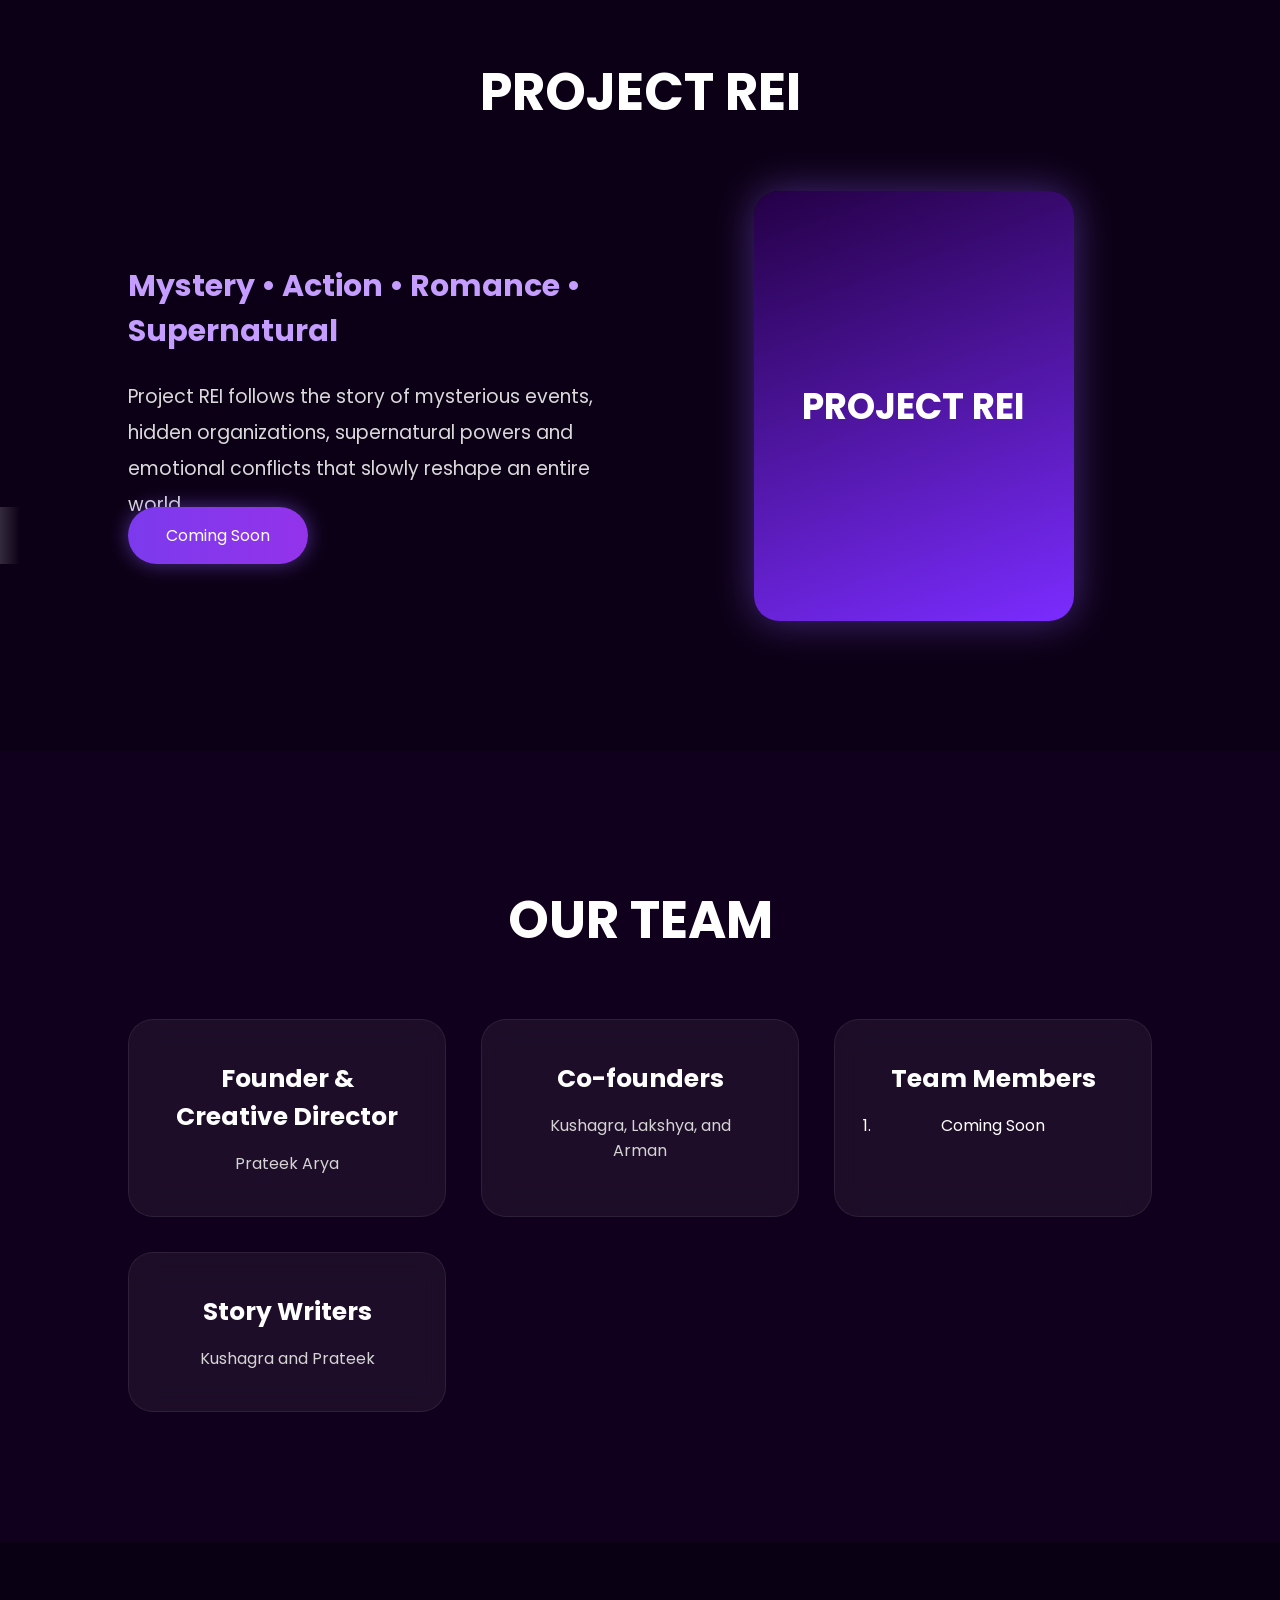
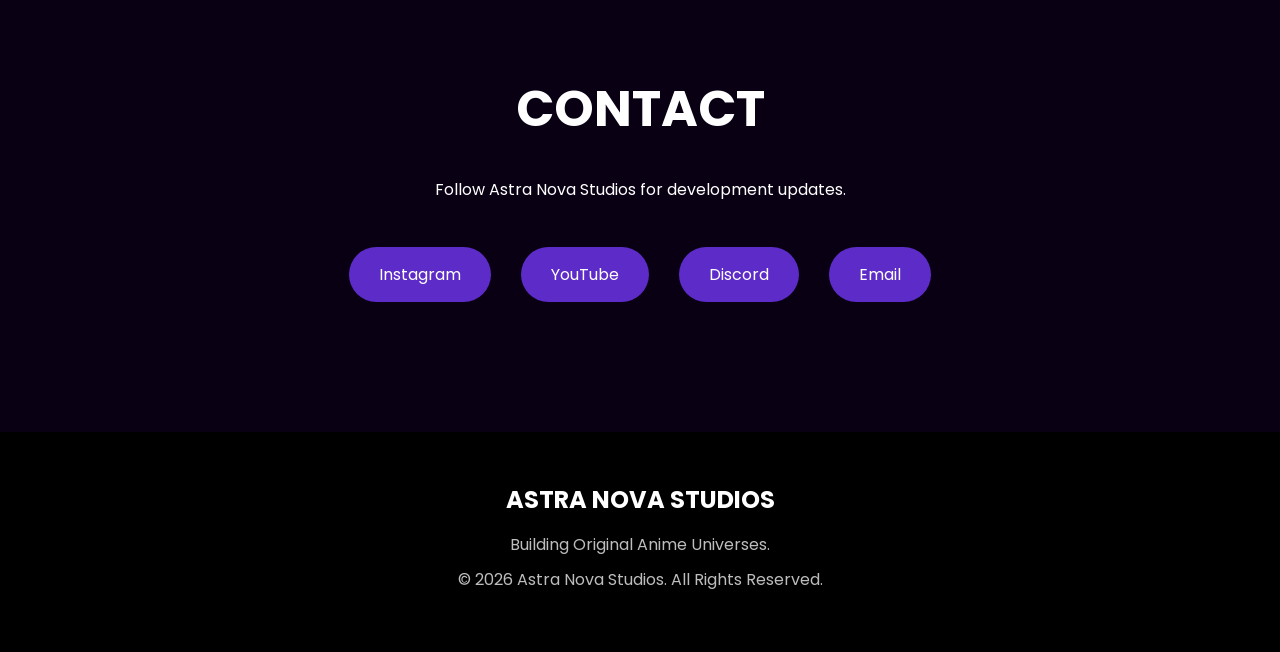
==== commit c2951a46: "Update index.html" ====
--- a/index.html
+++ b/index.html
@@ -3,330 +3,487 @@
 
 <head>
 
-<meta charset="UTF-8">
-<meta name="viewport" content="width=device-width, initial-scale=1.0">
-
-<title>Astra Nova Studios</title>
-  <meta name="description" content="Astra Nova Studios is an independent anime studio building original anime universes. Mystery • Action • Romance • Supernatural.">
-
-<meta name="keywords" content="Astra Nova Studios, Anime Studio, Original Anime, Project REI, Mystery Anime, Supernatural Anime, Romance Anime, Indie Anime Studio">
-
-<meta name="author" content="Prateek Arya">
-
-<meta name="robots" content="index, follow">
-
-<meta name="theme-color" content="#6C2BD9">
-
-<meta property="og:title" content="Astra Nova Studios">
-
-<meta property="og:description" content="Building Original Anime Universes.">
-
-<meta property="og:type" content="website">
-
-<meta property="og:url" content="https://astranovastudiox-bit.github.io/Astra-Nova-Studios/">
-
-<meta property="og:site_name" content="Astra Nova Studios">
-
-<meta property="og:image" content="https://astranovastudiox-bit.github.io/Astra-Nova-Studios/favicon.png">
-
-<meta name="twitter:card" content="summary_large_image">
-
-<meta name="twitter:title" content="Astra Nova Studios">
-
-<meta name="twitter:description" content="Building Original Anime Universes.">
-
-<meta name="twitter:image" content="https://astranovastudiox-bit.github.io/Astra-Nova-Studios/favicon.png">
-
-  <link rel="icon" type="image/png" href="favicon.png">
-  
-<link rel="preconnect" href="https://fonts.googleapis.com">
-<link rel="preconnect" href="https://fonts.gstatic.com" crossorigin>
-
-<link href="https://fonts.googleapis.com/css2?family=Poppins:wght@300;400;500;600;700;800&display=swap" rel="stylesheet">
-
-<link rel="stylesheet" href="style.css">
+    <meta charset="UTF-8">
+
+    <meta name="viewport" content="width=device-width, initial-scale=1.0">
+
+    <title>Astra Nova Studios</title>
+
+    <meta
+        name="description"
+        content="Astra Nova Studios is an independent anime studio building original anime universes, including Project REI."
+    >
+
+    <meta
+        name="keywords"
+        content="Astra Nova Studios, Anime Studio, Original Anime, Project REI, Mystery Anime, Supernatural Anime, Romance Anime, Indie Anime Studio"
+    >
+
+    <meta name="author" content="Prateek Arya">
+
+    <meta name="robots" content="index, follow">
+
+    <meta name="theme-color" content="#6C2BD9">
+
+    <!-- Canonical URL -->
+    <link
+        rel="canonical"
+        href="https://astranovastudiox-bit.github.io/Astra-Nova-Studios/"
+    >
+
+    <!-- ================= OPEN GRAPH ================= -->
+
+    <meta property="og:title" content="Astra Nova Studios">
+
+    <meta
+        property="og:description"
+        content="Building Original Anime Universes."
+    >
+
+    <meta property="og:type" content="website">
+
+    <meta
+        property="og:url"
+        content="https://astranovastudiox-bit.github.io/Astra-Nova-Studios/"
+    >
+
+    <meta
+        property="og:site_name"
+        content="Astra Nova Studios"
+    >
+
+    <meta
+        property="og:image"
+        content="https://astranovastudiox-bit.github.io/Astra-Nova-Studios/favicon.png"
+    >
+
+    <!-- ================= TWITTER / X ================= -->
+
+    <meta
+        name="twitter:card"
+        content="summary_large_image"
+    >
+
+    <meta
+        name="twitter:title"
+        content="Astra Nova Studios"
+    >
+
+    <meta
+        name="twitter:description"
+        content="Building Original Anime Universes."
+    >
+
+    <meta
+        name="twitter:image"
+        content="https://astranovastudiox-bit.github.io/Astra-Nova-Studios/favicon.png"
+    >
+
+    <!-- ================= FAVICON ================= -->
+
+    <link
+        rel="icon"
+        type="image/png"
+        href="favicon.png"
+    >
+
+    <!-- ================= GOOGLE SITE NAME ================= -->
+
+    <script type="application/ld+json">
+    {
+        "@context": "https://schema.org",
+        "@type": "WebSite",
+        "name": "Astra Nova Studios",
+        "alternateName": "Astra Nova",
+        "url": "https://astranovastudiox-bit.github.io/Astra-Nova-Studios/"
+    }
+    </script>
+
+    <!-- ================= ORGANIZATION ================= -->
+
+    <script type="application/ld+json">
+    {
+        "@context": "https://schema.org",
+        "@type": "Organization",
+        "name": "Astra Nova Studios",
+        "url": "https://astranovastudiox-bit.github.io/Astra-Nova-Studios/",
+        "logo": "https://astranovastudiox-bit.github.io/Astra-Nova-Studios/favicon.png",
+        "description": "Astra Nova Studios is an independent anime studio focused on creating original cinematic stories and anime universes."
+    }
+    </script>
+
+    <!-- ================= FONTS ================= -->
+
+    <link
+        rel="preconnect"
+        href="https://fonts.googleapis.com"
+    >
+
+    <link
+        rel="preconnect"
+        href="https://fonts.gstatic.com"
+        crossorigin
+    >
+
+    <link
+        href="https://fonts.googleapis.com/css2?family=Poppins:wght@300;400;500;600;700;800&display=swap"
+        rel="stylesheet"
+    >
+
+    <!-- ================= CSS ================= -->
+
+    <link
+        rel="stylesheet"
+        href="style.css"
+    >
 
 </head>
 
+
 <body>
 
-<!-- ================= NAVBAR ================= -->
-
-<header>
-
-<div class="logo">
-
-ASTRA NOVA
-
-</div>
-
-<nav>
-
-<a href="#home">Home</a>
-
-<a href="#about">About</a>
-
-<a href="#project">Project REI</a>
-
-<a href="#team">Team</a>
-
-<a href="#contact">Contact</a>
-
-</nav>
-
-</header>
-
-<!-- ================= HERO ================= -->
-
-<section class="hero" id="home">
-
-<div class="stars"></div>
-
-<div class="fog"></div>
-
-<div class="overlay"></div>
-
-<div class="hero-content">
-
-<h1>
-
-ASTRA NOVA STUDIOS
-
-</h1>
-
-<p>
-
-Building Original Anime Universes.
-
-</p>
-
-<div class="hero-buttons">
-
-<a href="#project" class="btn">
-
-Explore Project REI
-
-</a>
-
-<a href="#about" class="btn secondary">
-
-About Us
-
-</a>
-
-</div>
-
-</div>
-
-<div class="mountains">
-
-<div class="mountain layer1"></div>
-
-<div class="mountain layer2"></div>
-
-<div class="mountain layer3"></div>
-
-</div>
-
-</section>
-
-<!-- ================= ABOUT ================= -->
-
-<section class="about" id="about">
-
-<div class="container">
-
-<h2>
-
-ABOUT ASTRA NOVA
-
-</h2>
-
-<p>
-
-Astra Nova Studios is an independent anime studio focused on creating original cinematic stories inspired by powerful emotions, unforgettable worlds and beautiful animation.
-
-</p>
-
-<p>
-
-Rather than adapting existing manga, our mission is to build completely original anime universes from the ground up.
-
-</p>
-
-</div>
-
-</section>
-
-<!-- ================= PROJECT ================= -->
-
-<section class="project" id="project">
-
-<div class="container">
-
-<h2>
-
-PROJECT REI
-
-</h2>
-
-<div class="project-card">
-
-<div class="project-left">
-
-<h3>
-
-Mystery • Action • Romance • Supernatural
-
-</h3>
-
-<p>
-
-Project REI follows the story of mysterious events, hidden organizations, supernatural powers and emotional conflicts that slowly reshape an entire world.
-
-</p>
-
-  
-<a href="#" class="btn">
-
-Coming Soon
-
-</a>
-
-</div>
-
-<div class="project-right">
-
-<div class="poster">
-
-PROJECT REI
-
-</div>
-
-</div>
-
-</div>
-
-</div>
-
-</section>
-<!-- ================= TEAM ================= -->
-
-<section class="team" id="team">
-
-<div class="container">
-
-<h2>
-
-OUR TEAM
-
-</h2>
-
-<div class="team-grid">
-
-<div class="team-card">
-
-<h3>Founder & Creative Director</h3>
-
-<p>Prateek Arya</p>
-
-</div>
-
-<div class="team-card">
-
-<h3>Co-founders</h3>
-
-<p>Kushagra, Lakshya, and Arman</p>
-
-</div>
-
-<div class="team-card">
-
-<h3>Team Members</h3>
-
-<ol class="team-list">
-   <p>Coming Soon</p>
-</ol>
-
-</div>
-
-<div class="team-card">
-
-<h3>Story Writers</h3>
-
-<p>Kushagra and Prateek</p>
-
-</div>
-
-</div>
-
-</div>
-
-</section>
-
-<!-- ================= CONTACT ================= -->
-
-<section class="contact" id="contact">
-
-<div class="container">
-
-<h2>
-
-CONTACT
-
-</h2>
-
-<p>
-
-Follow Astra Nova Studios for development updates.
-
-</p>
-
-<div class="socials">
-
-<a href="https://instagram.com/astranova.studiox" target="_blank">Instagram</a>
-
-<a href="https://www.youtube.com/channel/UC3a_Qub91dPIIhPHrCw7Vzg" target="_blank">YouTube</a>
-
-<a href="#">Discord</a>
-
-<a href="mailto:astranovastudiox@gmail.com">Email</a>
-
-</div>
-
-</div>
-
-</section>
-
-<!-- ================= FOOTER ================= -->
-
-<footer>
-
-<div class="footer-content">
-
-<h2>
-
-ASTRA NOVA STUDIOS
-
-</h2>
-
-<p>
-
-Building Original Anime Universes.
-
-</p>
-
-<p>
-
-© 2026 Astra Nova Studios. All Rights Reserved.
-
-</p>
-
-</div>
-
-</footer>
-
-<script src="script.js"></script>
+    <!-- ================= NAVBAR ================= -->
+
+    <header>
+
+        <div class="logo">
+            ASTRA NOVA
+        </div>
+
+        <nav>
+
+            <a href="#home">
+                Home
+            </a>
+
+            <a href="#about">
+                About
+            </a>
+
+            <a href="#project">
+                Project REI
+            </a>
+
+            <a href="#team">
+                Team
+            </a>
+
+            <a href="#contact">
+                Contact
+            </a>
+
+        </nav>
+
+    </header>
+
+
+    <!-- ================= HERO ================= -->
+
+    <section
+        class="hero"
+        id="home"
+    >
+
+        <div class="stars"></div>
+
+        <div class="fog"></div>
+
+        <div class="overlay"></div>
+
+
+        <div class="hero-content">
+
+            <h1>
+                ASTRA NOVA STUDIOS
+            </h1>
+
+            <p>
+                Building Original Anime Universes.
+            </p>
+
+
+            <div class="hero-buttons">
+
+                <a
+                    href="#project"
+                    class="btn"
+                >
+                    Explore Project REI
+                </a>
+
+                <a
+                    href="#about"
+                    class="btn secondary"
+                >
+                    About Us
+                </a>
+
+            </div>
+
+        </div>
+
+
+        <div class="mountains">
+
+            <div class="mountain layer1"></div>
+
+            <div class="mountain layer2"></div>
+
+            <div class="mountain layer3"></div>
+
+        </div>
+
+    </section>
+
+
+    <!-- ================= ABOUT ================= -->
+
+    <section
+        class="about"
+        id="about"
+    >
+
+        <div class="container">
+
+            <h2>
+                ABOUT ASTRA NOVA
+            </h2>
+
+
+            <p>
+                Astra Nova Studios is an independent anime studio focused on creating original cinematic stories inspired by powerful emotions, unforgettable worlds and beautiful animation.
+            </p>
+
+
+            <p>
+                Rather than adapting existing manga, our mission is to build completely original anime universes from the ground up.
+            </p>
+
+        </div>
+
+    </section>
+
+
+    <!-- ================= PROJECT ================= -->
+
+    <section
+        class="project"
+        id="project"
+    >
+
+        <div class="container">
+
+            <h2>
+                PROJECT REI
+            </h2>
+
+
+            <div class="project-card">
+
+
+                <div class="project-left">
+
+                    <h3>
+                        Mystery • Action • Romance • Supernatural
+                    </h3>
+
+
+                    <p>
+                        Project REI follows the story of mysterious events, hidden organizations, supernatural powers and emotional conflicts that slowly reshape an entire world.
+                    </p>
+
+
+                    <a
+                        href="#"
+                        class="btn"
+                    >
+                        Coming Soon
+                    </a>
+
+                </div>
+
+
+                <div class="project-right">
+
+                    <div class="poster">
+                        PROJECT REI
+                    </div>
+
+                </div>
+
+
+            </div>
+
+        </div>
+
+    </section>
+
+
+    <!-- ================= TEAM ================= -->
+
+    <section
+        class="team"
+        id="team"
+    >
+
+        <div class="container">
+
+            <h2>
+                OUR TEAM
+            </h2>
+
+
+            <div class="team-grid">
+
+
+                <div class="team-card">
+
+                    <h3>
+                        Founder &amp; Creative Director
+                    </h3>
+
+                    <p>
+                        Prateek Arya
+                    </p>
+
+                </div>
+
+
+                <div class="team-card">
+
+                    <h3>
+                        Co-founders
+                    </h3>
+
+                    <p>
+                        Kushagra, Lakshya, and Arman
+                    </p>
+
+                </div>
+
+
+                <div class="team-card">
+
+                    <h3>
+                        Team Members
+                    </h3>
+
+                    <ol class="team-list">
+
+                        <li>
+                            Coming Soon
+                        </li>
+
+                    </ol>
+
+                </div>
+
+
+                <div class="team-card">
+
+                    <h3>
+                        Story Writers
+                    </h3>
+
+                    <p>
+                        Kushagra and Prateek
+                    </p>
+
+                </div>
+
+
+            </div>
+
+        </div>
+
+    </section>
+
+
+    <!-- ================= CONTACT ================= -->
+
+    <section
+        class="contact"
+        id="contact"
+    >
+
+        <div class="container">
+
+            <h2>
+                CONTACT
+            </h2>
+
+
+            <p>
+                Follow Astra Nova Studios for development updates.
+            </p>
+
+
+            <div class="socials">
+
+
+                <a
+                    href="https://instagram.com/astranova.studiox"
+                    target="_blank"
+                    rel="noopener noreferrer"
+                >
+                    Instagram
+                </a>
+
+
+                <a
+                    href="https://www.youtube.com/channel/UC3a_Qub91dPIIhPHrCw7Vzg"
+                    target="_blank"
+                    rel="noopener noreferrer"
+                >
+                    YouTube
+                </a>
+
+
+                <a href="#">
+                    Discord
+                </a>
+
+
+                <a href="mailto:astranovastudiox@gmail.com">
+                    Email
+                </a>
+
+
+            </div>
+
+        </div>
+
+    </section>
+
+
+    <!-- ================= FOOTER ================= -->
+
+    <footer>
+
+        <div class="footer-content">
+
+            <h2>
+                ASTRA NOVA STUDIOS
+            </h2>
+
+
+            <p>
+                Building Original Anime Universes.
+            </p>
+
+
+            <p>
+                © 2026 Astra Nova Studios. All Rights Reserved.
+            </p>
+
+        </div>
+
+    </footer>
+
+
+    <!-- ================= JAVASCRIPT ================= -->
+
+    <script src="script.js"></script>
 
 </body>
 
